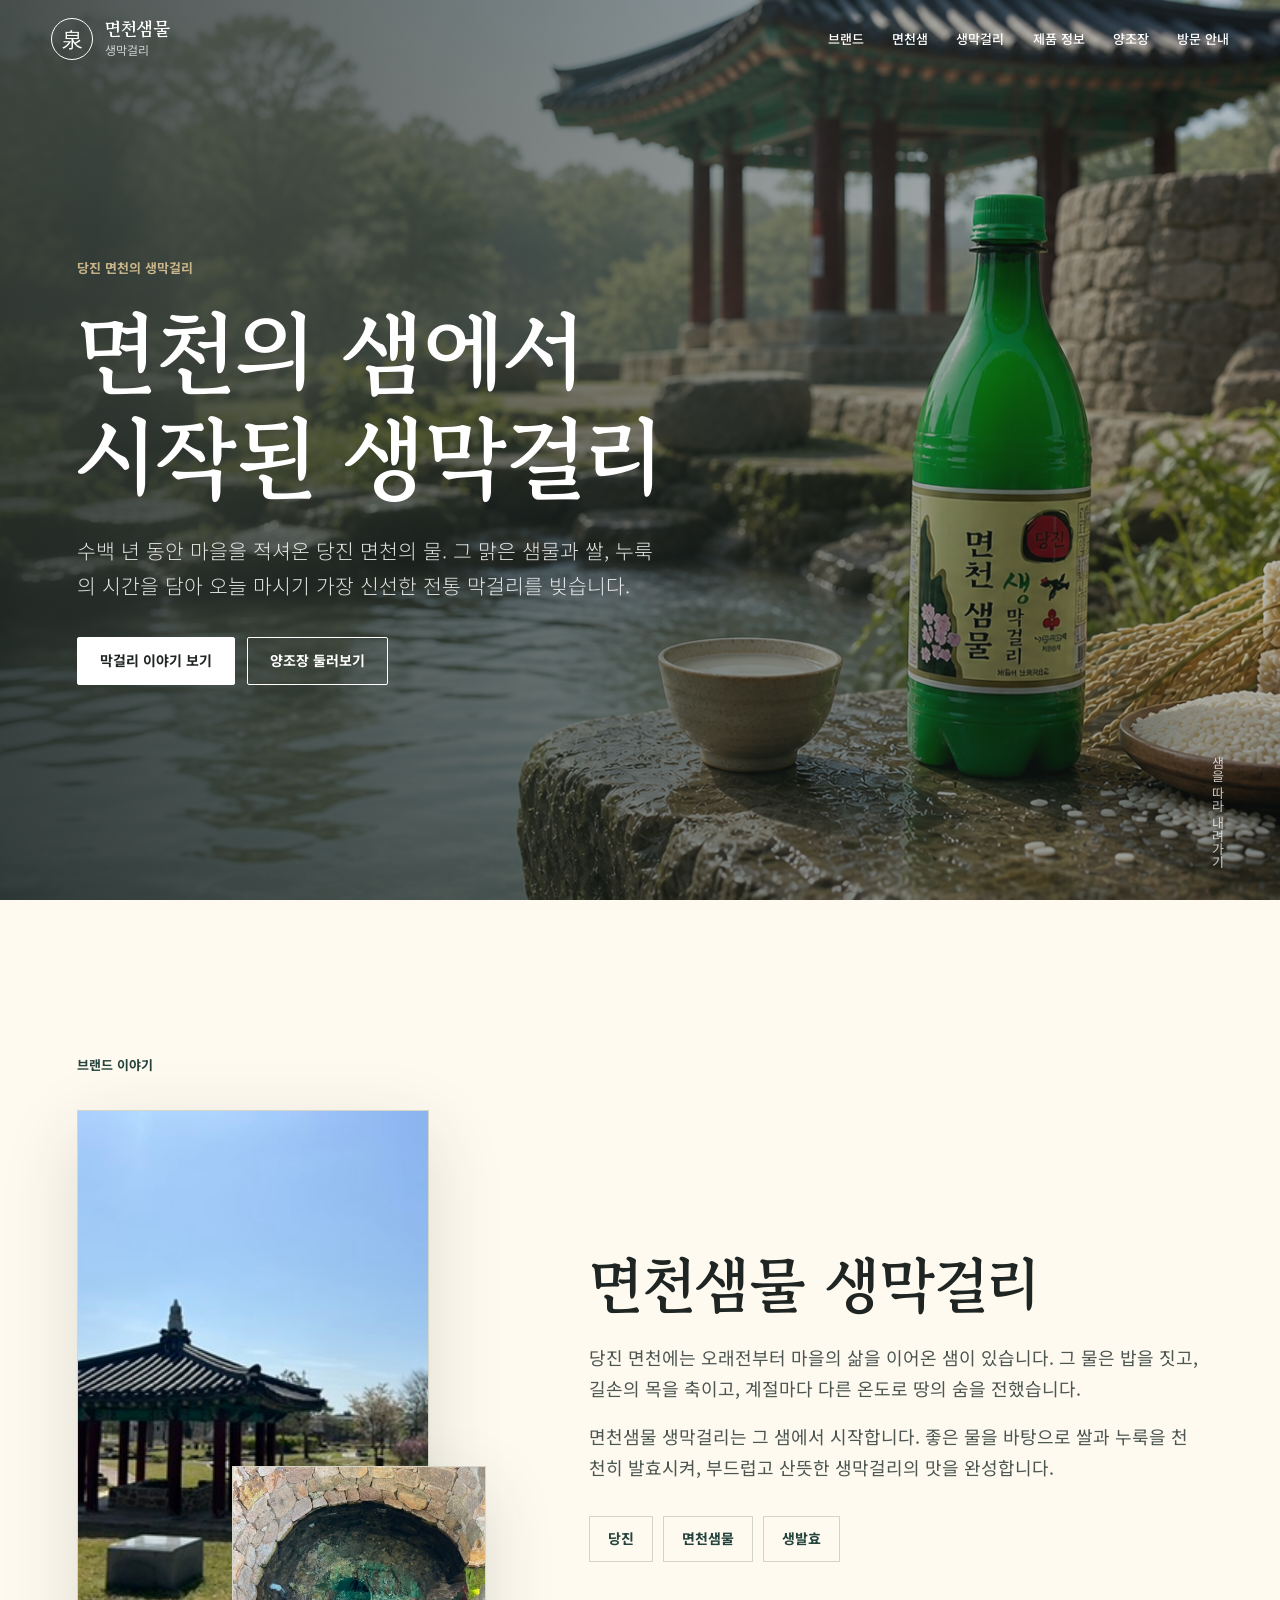
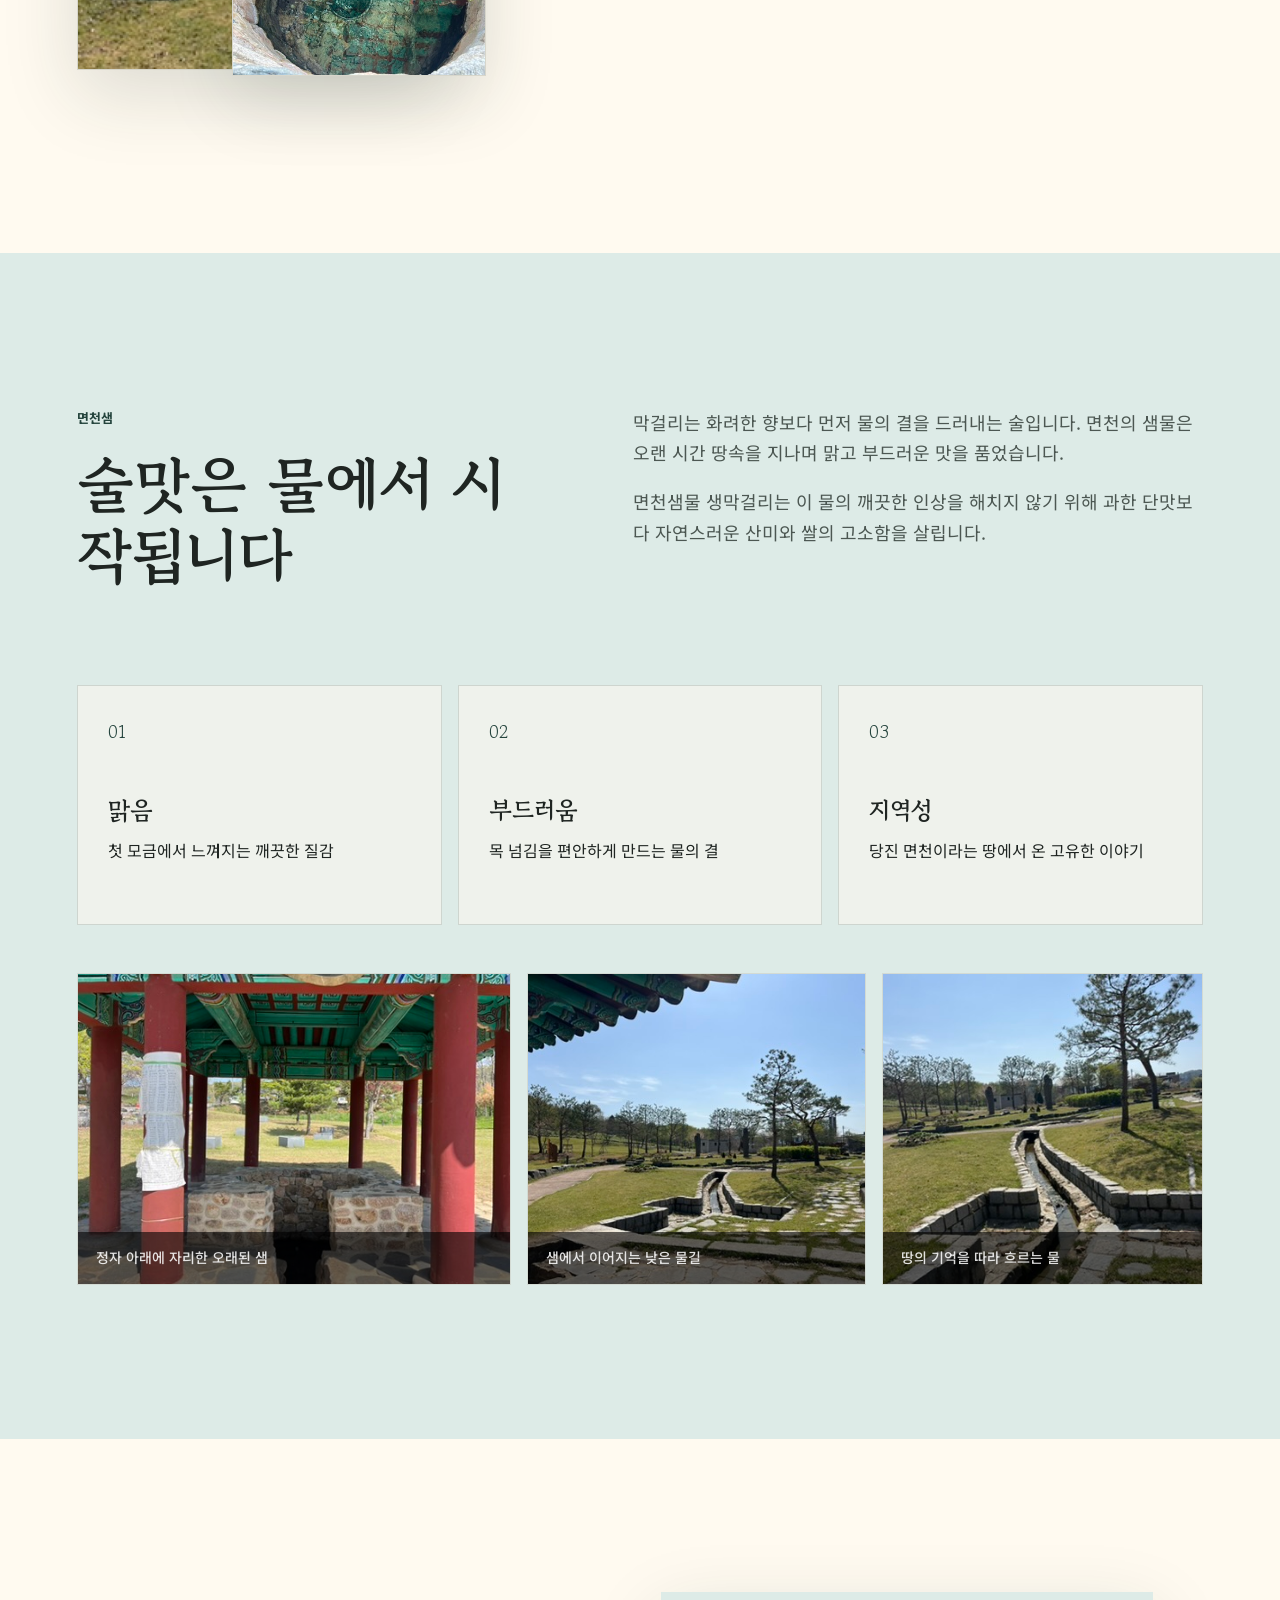
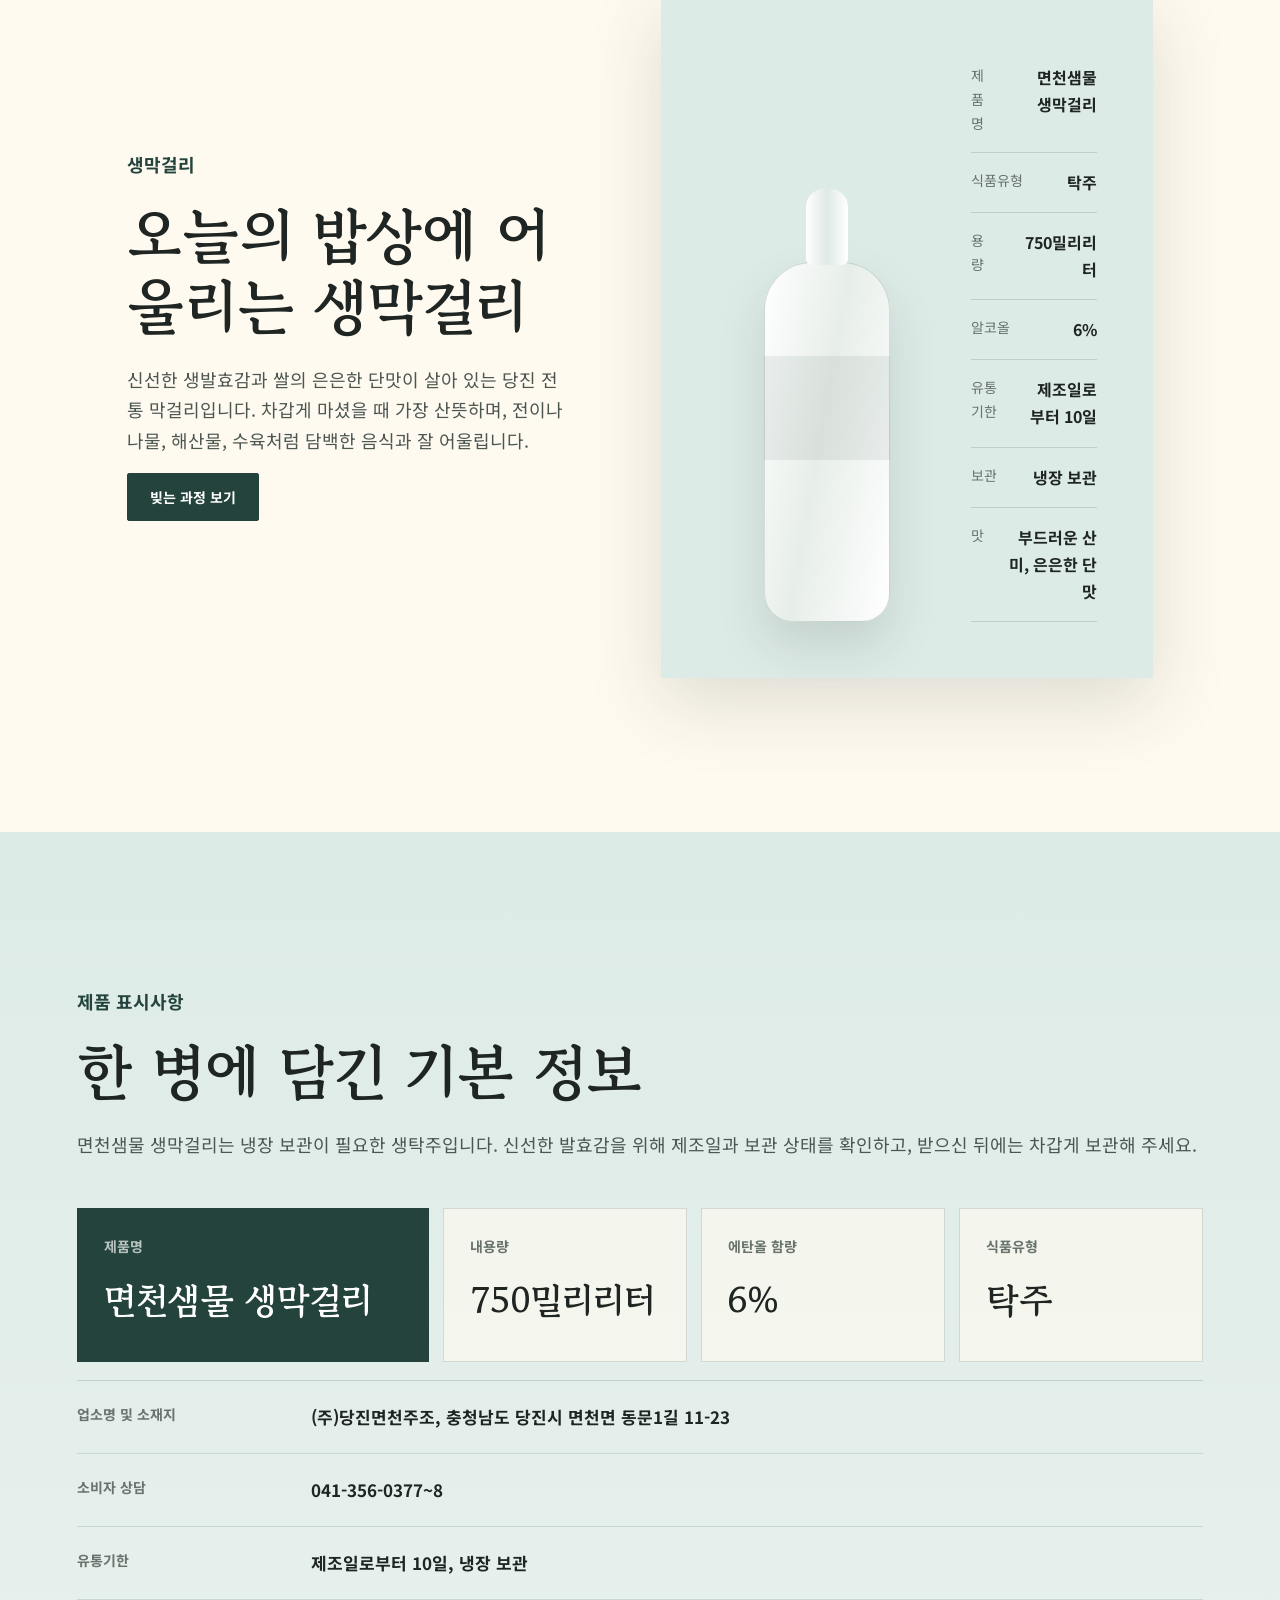
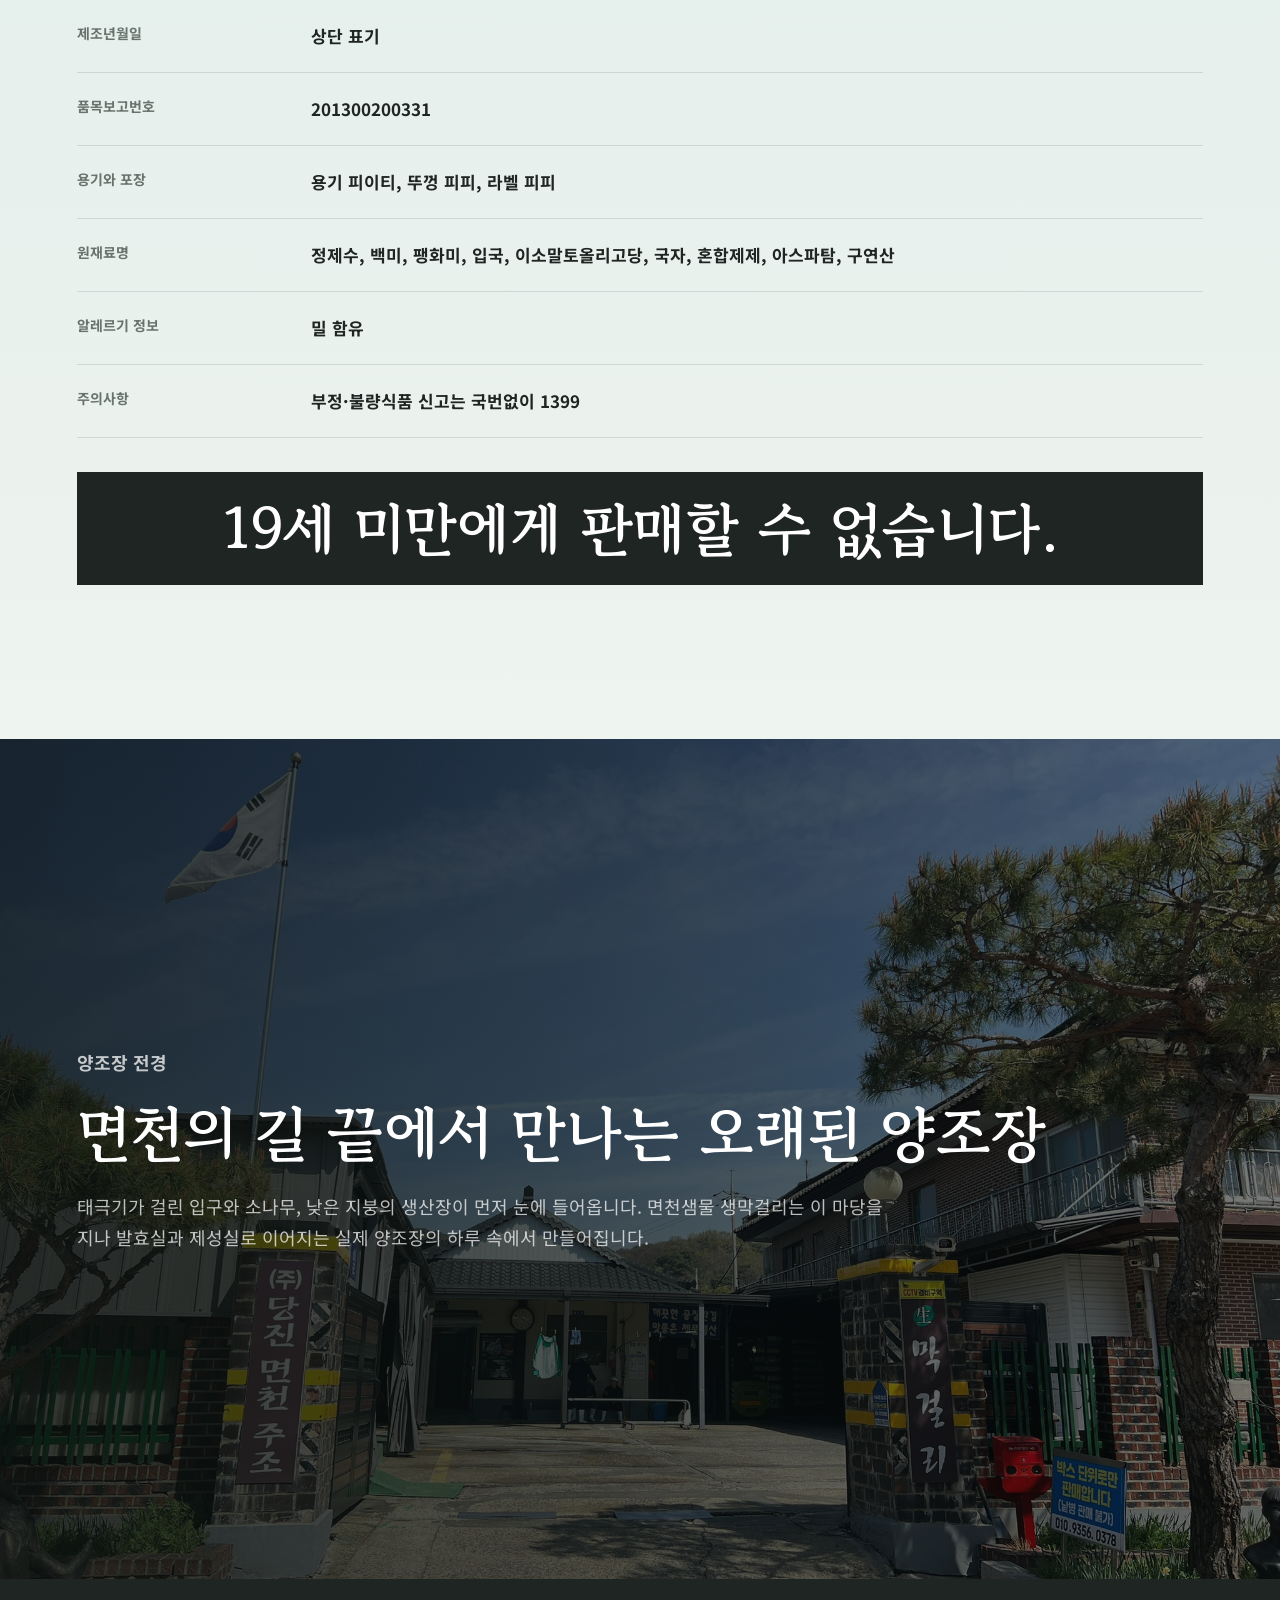
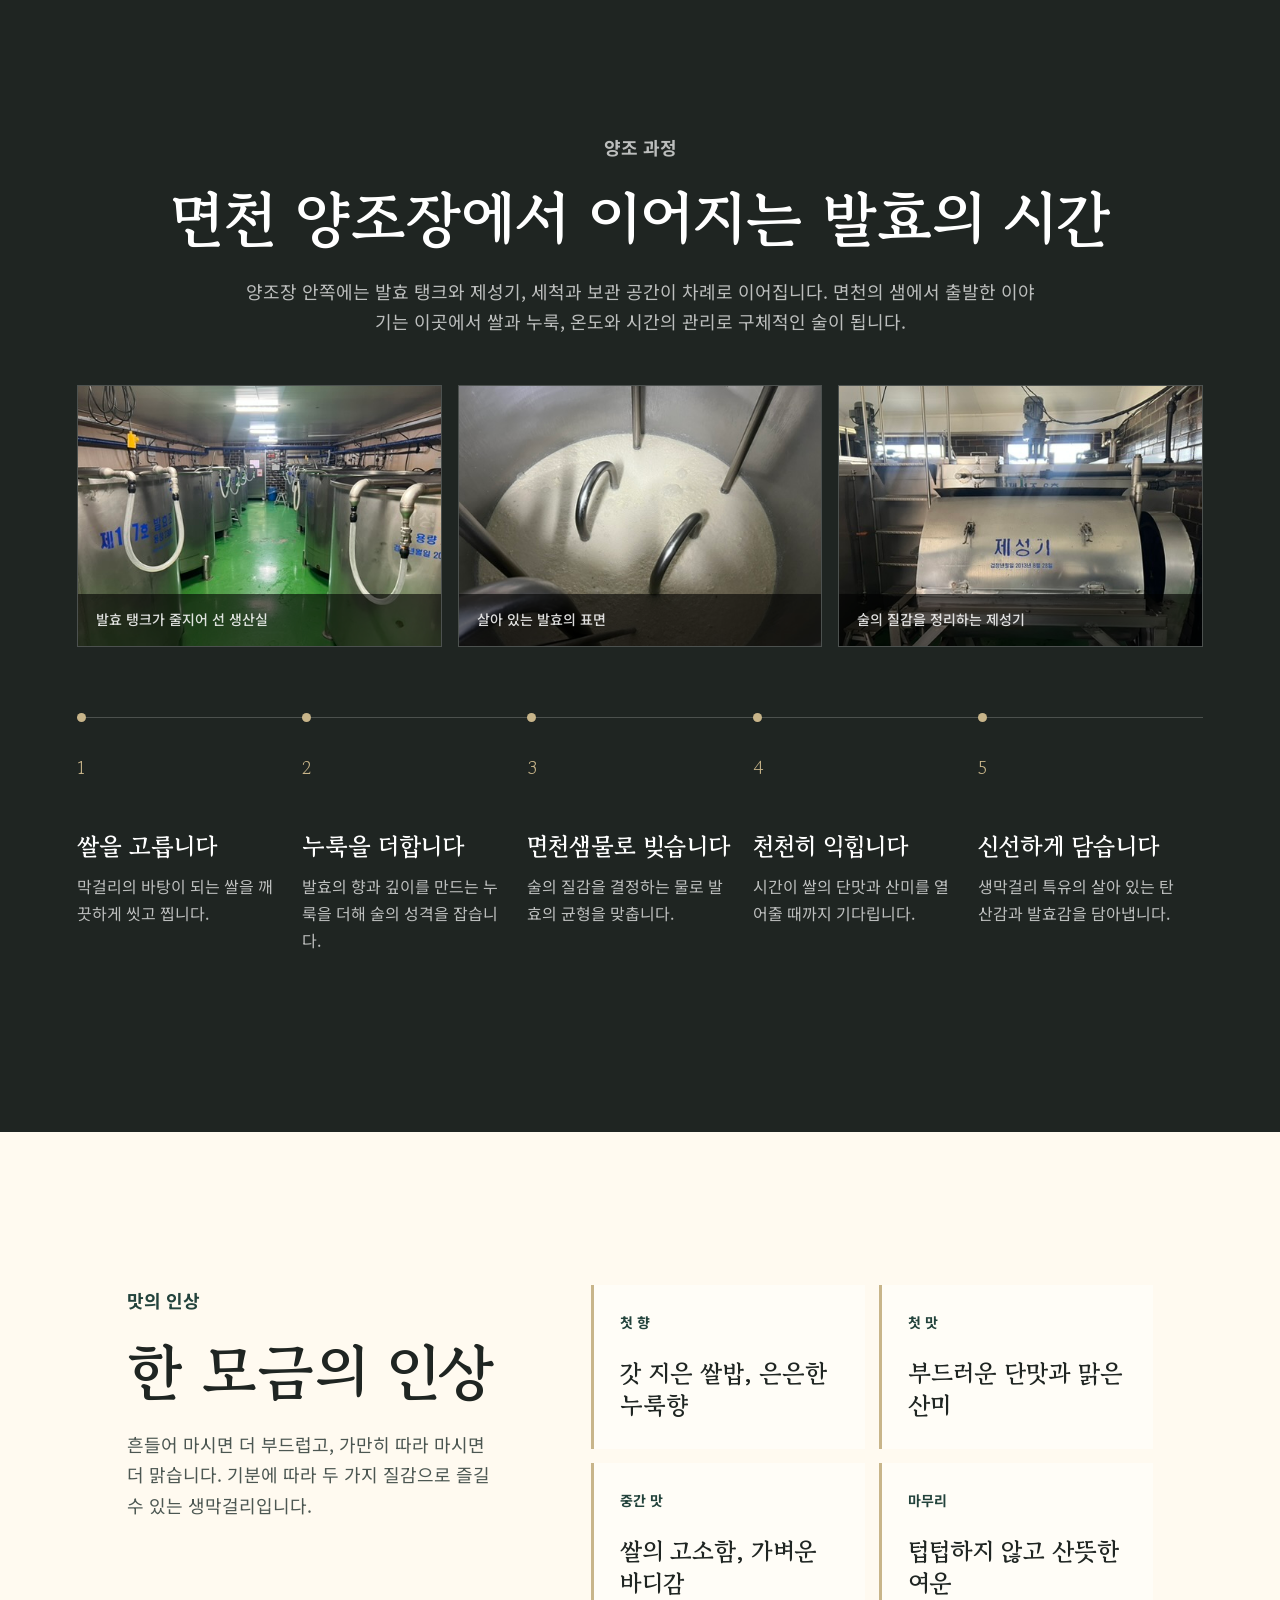
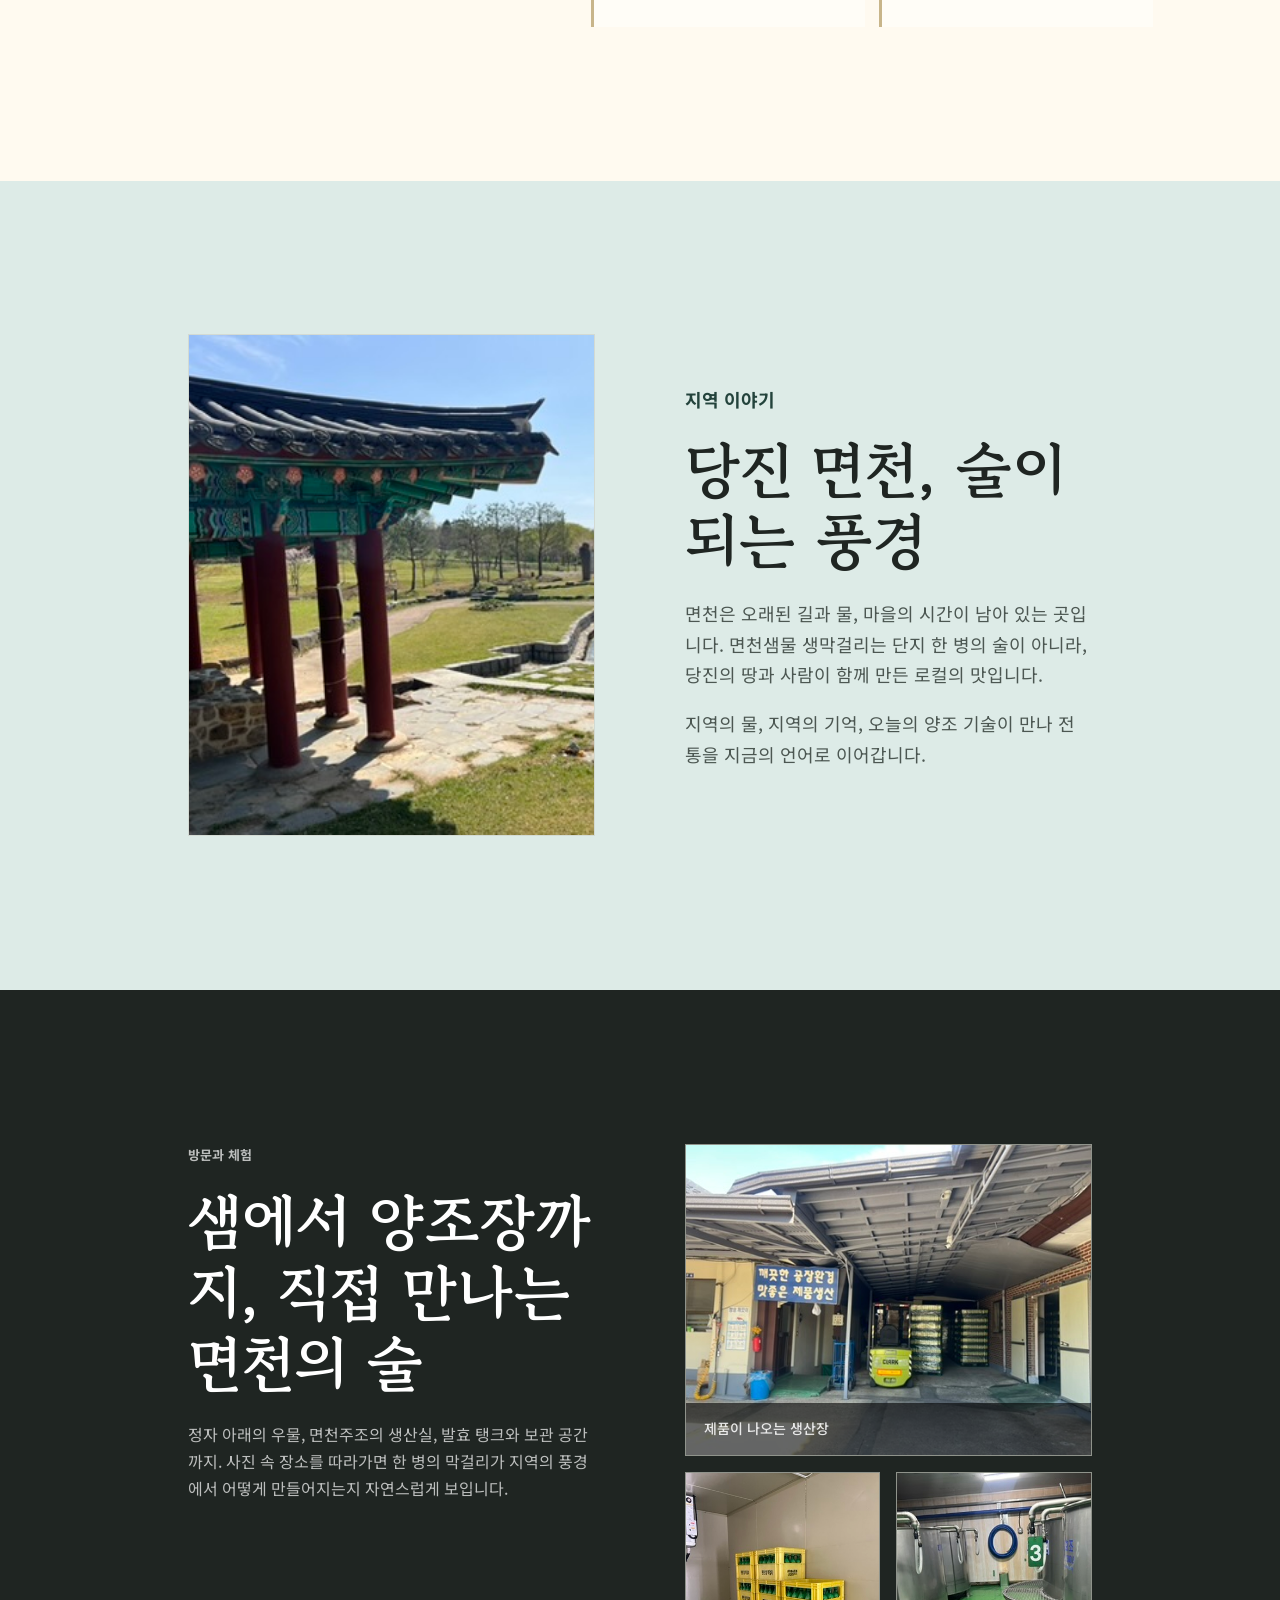
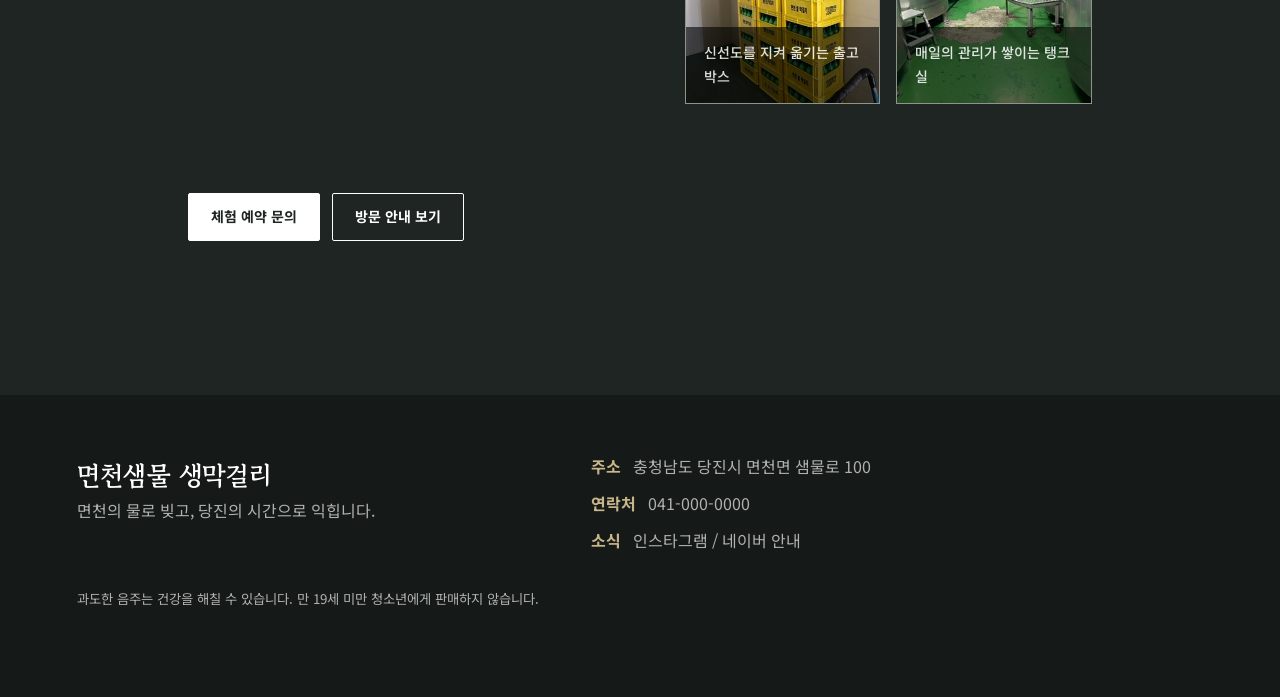
==== myeoncheon-site/index-v2.html @ f7ff8e3b "Add files via upload" ====
<!doctype html>
<html lang="ko">
  <head>
    <meta charset="utf-8" />
    <meta name="viewport" content="width=device-width, initial-scale=1" />
    <title>면천샘물 생막걸리</title>
    <meta
      name="description"
      content="수백 년 흐른 당진 면천의 샘, 그 물로 빚은 오늘의 전통 막걸리."
    />
    <link rel="preconnect" href="https://fonts.googleapis.com" />
    <link rel="preconnect" href="https://fonts.gstatic.com" crossorigin />
    <link
      href="https://fonts.googleapis.com/css2?family=Gowun+Batang:wght@400;700&family=Noto+Sans+KR:wght@300;400;500;700&display=swap"
      rel="stylesheet"
    />
    <link rel="stylesheet" href="./styles-v2.css" />
  </head>
  <body>
    <header class="site-header" data-header>
      <a class="brand-mark" href="#top" aria-label="면천샘물 생막걸리 홈">
        <span class="brand-symbol">泉</span>
        <span>
          <strong>면천샘물</strong>
          <small>생막걸리</small>
        </span>
      </a>
      <button class="menu-toggle" type="button" aria-label="메뉴 열기" aria-expanded="false" data-menu-toggle>
        <span></span>
        <span></span>
      </button>
      <nav class="site-nav" data-nav>
        <a href="#brand">브랜드</a>
        <a href="#spring">면천샘</a>
        <a href="#makgeolli">생막걸리</a>
        <a href="#label">제품 정보</a>
        <a href="#place">양조장</a>
        <a href="#experience">방문 안내</a>
      </nav>
    </header>

    <main id="top">
      <section class="hero" aria-labelledby="hero-title">
        <img class="hero-image" src="./assets/hero-myeoncheon-composite.png" alt="면천샘 정자를 배경으로 놓인 면천샘물 생막걸리 병과 잔" />
        <div class="hero-scrim"></div>
        <div class="hero-content">
          <p class="eyebrow">당진 면천의 생막걸리</p>
          <h1 id="hero-title">면천의 샘에서<br />시작된 생막걸리</h1>
          <p class="hero-copy">
            수백 년 동안 마을을 적셔온 당진 면천의 물. 그 맑은 샘물과 쌀, 누룩의 시간을
            담아 오늘 마시기 가장 신선한 전통 막걸리를 빚습니다.
          </p>
          <div class="hero-actions">
            <a class="button primary" href="#brand">막걸리 이야기 보기</a>
            <a class="button ghost" href="#brewery">양조장 둘러보기</a>
          </div>
        </div>
        <a class="scroll-cue" href="#brand">샘을 따라 내려가기</a>
      </section>

      <section class="intro section" id="brand">
        <div class="section-kicker">브랜드 이야기</div>
        <div class="intro-grid">
          <div class="photo-stack">
            <figure class="photo-card tall">
              <img src="./assets/photos/well-pavilion.jpg" alt="면천샘 우물을 품은 정자 전경" />
            </figure>
            <figure class="photo-card small overlap">
              <img src="./assets/photos/well-water.jpg" alt="돌로 둘러싸인 면천샘 우물 안의 맑은 물" />
            </figure>
          </div>
          <div class="intro-copy">
            <h2>면천샘물 생막걸리</h2>
            <p>
              당진 면천에는 오래전부터 마을의 삶을 이어온 샘이 있습니다. 그 물은 밥을 짓고,
              길손의 목을 축이고, 계절마다 다른 온도로 땅의 숨을 전했습니다.
            </p>
            <p>
              면천샘물 생막걸리는 그 샘에서 시작합니다. 좋은 물을 바탕으로 쌀과 누룩을
              천천히 발효시켜, 부드럽고 산뜻한 생막걸리의 맛을 완성합니다.
            </p>
            <div class="keyword-row" aria-label="브랜드 키워드">
              <span>당진</span>
              <span>면천샘물</span>
              <span>생발효</span>
            </div>
          </div>
        </div>
      </section>

      <section class="spring section muted" id="spring">
        <div class="split-layout">
          <div>
            <p class="eyebrow dark">면천샘</p>
            <h2>술맛은 물에서 시작됩니다</h2>
          </div>
          <div class="measure">
            <p>
              막걸리는 화려한 향보다 먼저 물의 결을 드러내는 술입니다. 면천의 샘물은 오랜
              시간 땅속을 지나며 맑고 부드러운 맛을 품었습니다.
            </p>
            <p>
              면천샘물 생막걸리는 이 물의 깨끗한 인상을 해치지 않기 위해 과한 단맛보다
              자연스러운 산미와 쌀의 고소함을 살립니다.
            </p>
          </div>
        </div>
        <div class="spring-cards">
          <article>
            <span>01</span>
            <h3>맑음</h3>
            <p>첫 모금에서 느껴지는 깨끗한 질감</p>
          </article>
          <article>
            <span>02</span>
            <h3>부드러움</h3>
            <p>목 넘김을 편안하게 만드는 물의 결</p>
          </article>
          <article>
            <span>03</span>
            <h3>지역성</h3>
            <p>당진 면천이라는 땅에서 온 고유한 이야기</p>
          </article>
        </div>
        <div class="spring-gallery" aria-label="면천샘 우물과 정자 사진">
          <figure>
            <img src="./assets/photos/pavilion-inside.jpg" alt="정자 아래에서 바라본 면천샘 우물" />
            <figcaption>정자 아래에 자리한 오래된 샘</figcaption>
          </figure>
          <figure>
            <img src="./assets/photos/pavilion-view.jpg" alt="정자에서 바라본 면천샘 주변 물길과 산책로" />
            <figcaption>샘에서 이어지는 낮은 물길</figcaption>
          </figure>
          <figure>
            <img src="./assets/photos/waterway.jpg" alt="면천샘 주변 돌 물길" />
            <figcaption>땅의 기억을 따라 흐르는 물</figcaption>
          </figure>
        </div>
      </section>

      <section class="product section" id="makgeolli">
        <div class="product-copy">
          <p class="eyebrow dark">생막걸리</p>
          <h2>오늘의 밥상에 어울리는 생막걸리</h2>
          <p>
            신선한 생발효감과 쌀의 은은한 단맛이 살아 있는 당진 전통 막걸리입니다. 차갑게
            마셨을 때 가장 산뜻하며, 전이나 나물, 해산물, 수육처럼 담백한 음식과 잘
            어울립니다.
          </p>
          <div class="product-actions">
            <a class="button primary dark-button" href="#brewery">빚는 과정 보기</a>
          </div>
        </div>
        <div class="product-panel">
          <div class="mini-bottle" aria-hidden="true"></div>
          <div class="spec-list">
            <div><span>제품명</span><strong>면천샘물 생막걸리</strong></div>
            <div><span>식품유형</span><strong>탁주</strong></div>
            <div><span>용량</span><strong>750밀리리터</strong></div>
            <div><span>알코올</span><strong>6%</strong></div>
            <div><span>유통기한</span><strong>제조일로부터 10일</strong></div>
            <div><span>보관</span><strong>냉장 보관</strong></div>
            <div><span>맛</span><strong>부드러운 산미, 은은한 단맛</strong></div>
          </div>
        </div>
      </section>

      <section class="label section muted" id="label">
        <div class="section-head">
          <p class="eyebrow dark">제품 표시사항</p>
          <h2>한 병에 담긴 기본 정보</h2>
          <p>
            면천샘물 생막걸리는 냉장 보관이 필요한 생탁주입니다. 신선한 발효감을 위해
            제조일과 보관 상태를 확인하고, 받으신 뒤에는 차갑게 보관해 주세요.
          </p>
        </div>
        <div class="label-grid">
          <article class="label-card highlight">
            <span>제품명</span>
            <strong>면천샘물 생막걸리</strong>
          </article>
          <article class="label-card">
            <span>내용량</span>
            <strong>750밀리리터</strong>
          </article>
          <article class="label-card">
            <span>에탄올 함량</span>
            <strong>6%</strong>
          </article>
          <article class="label-card">
            <span>식품유형</span>
            <strong>탁주</strong>
          </article>
        </div>
        <div class="label-table" aria-label="면천샘물 생막걸리 제품 상세 표시사항">
          <div><span>업소명 및 소재지</span><strong>(주)당진면천주조, 충청남도 당진시 면천면 동문1길 11-23</strong></div>
          <div><span>소비자 상담</span><strong>041-356-0377~8</strong></div>
          <div><span>유통기한</span><strong>제조일로부터 10일, 냉장 보관</strong></div>
          <div><span>제조년월일</span><strong>상단 표기</strong></div>
          <div><span>품목보고번호</span><strong>201300200331</strong></div>
          <div><span>용기와 포장</span><strong>용기 피이티, 뚜껑 피피, 라벨 피피</strong></div>
          <div>
            <span>원재료명</span>
            <strong>정제수, 백미, 팽화미, 입국, 이소말토올리고당, 국자, 혼합제제, 아스파탐, 구연산</strong>
          </div>
          <div><span>알레르기 정보</span><strong>밀 함유</strong></div>
          <div><span>주의사항</span><strong>부정·불량식품 신고는 국번없이 1399</strong></div>
        </div>
        <p class="age-notice">19세 미만에게 판매할 수 없습니다.</p>
      </section>

      <section class="place section" id="place">
        <figure class="facade-photo" aria-hidden="true">
          <img src="./assets/photos/brewery-front-wide.jpg" alt="" />
        </figure>
        <div class="place-scrim" aria-hidden="true"></div>
        <div class="section-head">
          <p class="eyebrow dark">양조장 전경</p>
          <h2>면천의 길 끝에서 만나는 오래된 양조장</h2>
          <p>
            태극기가 걸린 입구와 소나무, 낮은 지붕의 생산장이 먼저 눈에 들어옵니다. 면천샘물
            생막걸리는 이 마당을 지나 발효실과 제성실로 이어지는 실제 양조장의 하루 속에서
            만들어집니다.
          </p>
        </div>
      </section>

      <section class="process section ink" id="brewery">
        <div class="section-head centered">
          <p class="eyebrow">양조 과정</p>
          <h2>면천 양조장에서 이어지는 발효의 시간</h2>
          <p>
            양조장 안쪽에는 발효 탱크와 제성기, 세척과 보관 공간이 차례로 이어집니다. 면천의
            샘에서 출발한 이야기는 이곳에서 쌀과 누룩, 온도와 시간의 관리로 구체적인 술이 됩니다.
          </p>
        </div>
        <div class="brewery-gallery" aria-label="면천막걸리 양조장 사진">
          <figure class="featured">
            <img src="./assets/photos/fermentation-room.jpg" alt="스테인리스 발효 탱크가 줄지어 있는 양조장 내부" />
            <figcaption>발효 탱크가 줄지어 선 생산실</figcaption>
          </figure>
          <figure>
            <img src="./assets/photos/makgeolli-ferment.jpg" alt="발효 탱크 안에서 막걸리가 익어가는 모습" />
            <figcaption>살아 있는 발효의 표면</figcaption>
          </figure>
          <figure>
            <img src="./assets/photos/juicing-machine.jpg" alt="면천 양조장의 제성기 설비" />
            <figcaption>술의 질감을 정리하는 제성기</figcaption>
          </figure>
        </div>
        <div class="timeline">
          <article>
            <span>1</span>
            <h3>쌀을 고릅니다</h3>
            <p>막걸리의 바탕이 되는 쌀을 깨끗하게 씻고 찝니다.</p>
          </article>
          <article>
            <span>2</span>
            <h3>누룩을 더합니다</h3>
            <p>발효의 향과 깊이를 만드는 누룩을 더해 술의 성격을 잡습니다.</p>
          </article>
          <article>
            <span>3</span>
            <h3>면천샘물로 빚습니다</h3>
            <p>술의 질감을 결정하는 물로 발효의 균형을 맞춥니다.</p>
          </article>
          <article>
            <span>4</span>
            <h3>천천히 익힙니다</h3>
            <p>시간이 쌀의 단맛과 산미를 열어줄 때까지 기다립니다.</p>
          </article>
          <article>
            <span>5</span>
            <h3>신선하게 담습니다</h3>
            <p>생막걸리 특유의 살아 있는 탄산감과 발효감을 담아냅니다.</p>
          </article>
        </div>
      </section>

      <section class="tasting section">
        <div class="tasting-copy">
          <p class="eyebrow dark">맛의 인상</p>
          <h2>한 모금의 인상</h2>
          <p>
            흔들어 마시면 더 부드럽고, 가만히 따라 마시면 더 맑습니다. 기분에 따라 두 가지
            질감으로 즐길 수 있는 생막걸리입니다.
          </p>
        </div>
        <div class="note-grid">
          <article><span>첫 향</span><strong>갓 지은 쌀밥, 은은한 누룩향</strong></article>
          <article><span>첫 맛</span><strong>부드러운 단맛과 맑은 산미</strong></article>
          <article><span>중간 맛</span><strong>쌀의 고소함, 가벼운 바디감</strong></article>
          <article><span>마무리</span><strong>텁텁하지 않고 산뜻한 여운</strong></article>
        </div>
      </section>

      <section class="local section muted">
        <div class="local-photo">
          <img src="./assets/photos/pavilion-roof.jpg" alt="면천샘 정자 처마와 주변 풍경" />
        </div>
        <div class="local-copy">
          <p class="eyebrow dark">지역 이야기</p>
          <h2>당진 면천, 술이 되는 풍경</h2>
          <p>
            면천은 오래된 길과 물, 마을의 시간이 남아 있는 곳입니다. 면천샘물 생막걸리는
            단지 한 병의 술이 아니라, 당진의 땅과 사람이 함께 만든 로컬의 맛입니다.
          </p>
          <p>
            지역의 물, 지역의 기억, 오늘의 양조 기술이 만나 전통을 지금의 언어로
            이어갑니다.
          </p>
        </div>
      </section>

      <section class="experience section ink" id="experience">
        <div class="experience-copy">
          <p class="eyebrow">방문과 체험</p>
          <h2>샘에서 양조장까지, 직접 만나는 면천의 술</h2>
          <p>
            정자 아래의 우물, 면천주조의 생산실, 발효 탱크와 보관 공간까지. 사진 속 장소를
            따라가면 한 병의 막걸리가 지역의 풍경에서 어떻게 만들어지는지 자연스럽게 보입니다.
          </p>
        </div>
        <div class="visit-gallery">
          <figure>
            <img src="./assets/photos/brewery-production.jpg" alt="막걸리 제품 상자가 쌓인 양조장 생산장" />
            <figcaption>제품이 나오는 생산장</figcaption>
          </figure>
          <figure>
            <img src="./assets/photos/crates.jpg" alt="면천막걸리 병이 담긴 노란 박스" />
            <figcaption>신선도를 지켜 옮기는 출고 박스</figcaption>
          </figure>
          <figure>
            <img src="./assets/photos/tank-room.jpg" alt="양조장 발효 탱크 사이의 작업 공간" />
            <figcaption>매일의 관리가 쌓이는 탱크실</figcaption>
          </figure>
        </div>
        <div class="experience-actions">
          <a class="button primary" href="mailto:hello@myeoncheon.example">체험 예약 문의</a>
          <a class="button ghost light" href="#top">방문 안내 보기</a>
        </div>
      </section>
    </main>

    <footer class="site-footer">
      <div>
        <strong>면천샘물 생막걸리</strong>
        <p>면천의 물로 빚고, 당진의 시간으로 익힙니다.</p>
      </div>
      <dl>
        <div><dt>주소</dt><dd>충청남도 당진시 면천면 샘물로 100</dd></div>
        <div><dt>연락처</dt><dd>041-000-0000</dd></div>
        <div><dt>소식</dt><dd>인스타그램 / 네이버 안내</dd></div>
      </dl>
      <small>과도한 음주는 건강을 해칠 수 있습니다. 만 19세 미만 청소년에게 판매하지 않습니다.</small>
    </footer>

    <script src="./script.js"></script>
  </body>
</html>
---- myeoncheon-site/styles-v2.css ----
:root {
  --spring: #ddebe7;
  --rice: #f4efe3;
  --ink: #1f2522;
  --nuruk: #c8b58a;
  --green: #23433c;
  --paper: #fffaf0;
  --white: #ffffff;
  --muted: #69736d;
  --line: rgba(31, 37, 34, 0.14);
  --shadow: 0 24px 70px rgba(28, 48, 43, 0.15);
  --serif: "Gowun Batang", serif;
  --sans: "Noto Sans KR", system-ui, -apple-system, BlinkMacSystemFont, sans-serif;
}

* {
  box-sizing: border-box;
}

html {
  scroll-behavior: smooth;
}

body {
  margin: 0;
  background: var(--paper);
  color: var(--ink);
  font-family: var(--sans);
  font-size: 16px;
  line-height: 1.7;
  letter-spacing: 0;
}

img {
  display: block;
  max-width: 100%;
}

figure {
  margin: 0;
}

figcaption {
  margin-top: 12px;
  color: var(--muted);
  font-size: 14px;
  font-weight: 500;
}

a {
  color: inherit;
  text-decoration: none;
}

button,
input {
  font: inherit;
}

.site-header {
  position: fixed;
  z-index: 50;
  top: 0;
  left: 0;
  right: 0;
  display: flex;
  align-items: center;
  justify-content: space-between;
  min-height: 76px;
  padding: 18px clamp(20px, 4vw, 56px);
  color: var(--white);
  transition: background 0.25s ease, color 0.25s ease, box-shadow 0.25s ease;
}

.site-header.is-scrolled,
.site-header.is-open {
  background: rgba(255, 250, 240, 0.94);
  color: var(--ink);
  box-shadow: 0 8px 30px rgba(31, 37, 34, 0.08);
  backdrop-filter: blur(16px);
}

.brand-mark {
  display: inline-flex;
  align-items: center;
  gap: 12px;
  min-width: 190px;
}

.brand-symbol {
  display: grid;
  width: 42px;
  height: 42px;
  place-items: center;
  border: 1px solid currentColor;
  border-radius: 50%;
  font-family: var(--serif);
  font-size: 21px;
}

.brand-mark strong,
.brand-mark small {
  display: block;
}

.brand-mark strong {
  font-family: var(--serif);
  font-size: 18px;
  line-height: 1.15;
}

.brand-mark small {
  margin-top: 1px;
  font-size: 12px;
  opacity: 0.72;
}

.site-nav {
  display: flex;
  align-items: center;
  gap: clamp(18px, 2.2vw, 34px);
  font-size: 13px;
  font-weight: 500;
}

.site-nav a {
  position: relative;
  padding: 8px 0;
}

.site-nav a::after {
  position: absolute;
  right: 0;
  bottom: 2px;
  left: 0;
  height: 1px;
  background: currentColor;
  content: "";
  opacity: 0;
  transform: scaleX(0.2);
  transition: opacity 0.2s ease, transform 0.2s ease;
}

.site-nav a:hover::after {
  opacity: 1;
  transform: scaleX(1);
}

.menu-toggle {
  display: none;
  width: 42px;
  height: 42px;
  border: 1px solid currentColor;
  border-radius: 50%;
  background: transparent;
  color: inherit;
}

.menu-toggle span {
  display: block;
  width: 17px;
  height: 1px;
  margin: 5px auto;
  background: currentColor;
}

.hero {
  position: relative;
  min-height: 100svh;
  overflow: hidden;
  display: grid;
  align-items: center;
  padding: 120px clamp(22px, 6vw, 96px) 78px;
  color: var(--white);
}

.hero-image,
.hero-scrim {
  position: absolute;
  inset: 0;
  width: 100%;
  height: 100%;
}

.hero-image {
  object-fit: cover;
  object-position: center;
}

.hero-scrim {
  background:
    linear-gradient(90deg, rgba(20, 30, 27, 0.76) 0%, rgba(20, 30, 27, 0.48) 42%, rgba(20, 30, 27, 0.1) 100%),
    linear-gradient(0deg, rgba(20, 30, 27, 0.24), rgba(20, 30, 27, 0.08));
}

.hero-content {
  position: relative;
  z-index: 1;
  width: min(680px, 100%);
}

.eyebrow {
  margin: 0 0 18px;
  color: var(--nuruk);
  font-size: 13px;
  font-weight: 700;
}

.eyebrow.dark {
  color: var(--green);
}

h1,
h2,
h3,
p {
  margin-top: 0;
}

h1,
h2 {
  font-family: var(--serif);
  font-weight: 700;
  line-height: 1.18;
}

h1 {
  margin-bottom: 24px;
  font-size: clamp(48px, 7vw, 100px);
}

h2 {
  margin-bottom: 24px;
  font-size: clamp(34px, 4.7vw, 68px);
}

h3 {
  margin-bottom: 12px;
  font-family: var(--serif);
  font-size: 24px;
  line-height: 1.25;
}

.hero-copy {
  width: min(590px, 100%);
  margin-bottom: 34px;
  color: rgba(255, 255, 255, 0.86);
  font-size: clamp(17px, 1.6vw, 21px);
  font-weight: 300;
}

.hero-actions,
.product-actions,
.experience-actions {
  display: flex;
  flex-wrap: wrap;
  gap: 12px;
}

.button {
  display: inline-flex;
  align-items: center;
  justify-content: center;
  min-height: 48px;
  padding: 0 22px;
  border: 1px solid currentColor;
  border-radius: 2px;
  font-size: 14px;
  font-weight: 700;
  transition: transform 0.2s ease, background 0.2s ease, color 0.2s ease;
}

.button:hover {
  transform: translateY(-2px);
}

.button.primary {
  border-color: var(--white);
  background: var(--white);
  color: var(--ink);
}

.button.ghost {
  color: var(--white);
}

.button.light {
  color: var(--white);
}

.dark-button {
  border-color: var(--green) !important;
  background: var(--green) !important;
  color: var(--white) !important;
}

.scroll-cue {
  position: absolute;
  z-index: 1;
  right: clamp(22px, 4vw, 60px);
  bottom: 32px;
  color: rgba(255, 255, 255, 0.74);
  font-size: 13px;
  writing-mode: vertical-rl;
}

.section {
  padding: clamp(86px, 12vw, 168px) clamp(22px, 6vw, 96px);
}

.muted {
  background: var(--spring);
}

.ink {
  background: var(--ink);
  color: var(--white);
}

.section-kicker {
  max-width: 1180px;
  margin: 0 auto 34px;
  color: var(--green);
  font-size: 13px;
  font-weight: 700;
}

.intro-grid {
  display: grid;
  max-width: 1180px;
  margin: 0 auto;
  grid-template-columns: minmax(280px, 0.8fr) minmax(0, 1.2fr);
  gap: clamp(46px, 8vw, 110px);
  align-items: center;
}

.photo-stack {
  position: relative;
  min-height: 590px;
}

.photo-card {
  position: relative;
  z-index: 1;
  overflow: hidden;
  border: 1px solid rgba(35, 67, 60, 0.14);
  background: var(--rice);
  box-shadow: var(--shadow);
}

.photo-card img {
  width: 100%;
  height: 100%;
  object-fit: cover;
}

.photo-card.tall {
  width: min(430px, 86%);
  height: 560px;
}

.photo-card.small {
  width: min(300px, 62%);
  height: 210px;
}

.photo-card.overlap {
  position: absolute;
  right: 0;
  bottom: 24px;
  z-index: 2;
}

.intro-copy p,
.measure p,
.product-copy p,
.local-copy p,
.tasting-copy p,
.section-head p {
  color: #4c5752;
  font-size: 18px;
}

.keyword-row {
  display: flex;
  flex-wrap: wrap;
  gap: 10px;
  margin-top: 34px;
}

.keyword-row span {
  padding: 10px 18px;
  border: 1px solid rgba(35, 67, 60, 0.2);
  color: var(--green);
  font-size: 14px;
  font-weight: 700;
}

.split-layout,
.product,
.local,
.tasting,
.experience {
  display: grid;
  max-width: 1180px;
  margin: 0 auto;
  gap: clamp(38px, 7vw, 92px);
}

.label {
  background: linear-gradient(180deg, var(--spring), #eef4f0);
}

.label-grid {
  display: grid;
  max-width: 1180px;
  margin: 0 auto 18px;
  grid-template-columns: 1.3fr repeat(3, 0.9fr);
  gap: 14px;
}

.label-card {
  min-height: 154px;
  padding: 26px;
  border: 1px solid rgba(35, 67, 60, 0.16);
  background: rgba(255, 250, 240, 0.64);
}

.label-card.highlight {
  background: var(--green);
  color: var(--white);
}

.label-card span,
.label-table span {
  display: block;
  margin-bottom: 18px;
  color: var(--muted);
  font-size: 14px;
  font-weight: 700;
}

.label-card.highlight span {
  color: rgba(255, 255, 255, 0.68);
}

.label-card strong {
  display: block;
  font-family: var(--serif);
  font-size: clamp(24px, 2.8vw, 36px);
  line-height: 1.28;
}

.label-table {
  display: grid;
  max-width: 1180px;
  margin: 0 auto;
  border-top: 1px solid rgba(35, 67, 60, 0.18);
}

.label-table div {
  display: grid;
  grid-template-columns: 210px 1fr;
  gap: 24px;
  padding: 22px 0;
  border-bottom: 1px solid rgba(35, 67, 60, 0.14);
}

.label-table span {
  margin: 0;
}

.label-table strong {
  min-width: 0;
  color: var(--ink);
  font-size: 17px;
  line-height: 1.65;
  word-break: keep-all;
  overflow-wrap: anywhere;
}

.age-notice {
  max-width: 1180px;
  margin: 34px auto 0;
  padding: 24px 28px;
  background: var(--ink);
  color: var(--white);
  font-family: var(--serif);
  font-size: clamp(28px, 4.6vw, 58px);
  font-weight: 700;
  line-height: 1.12;
  text-align: center;
}

.place {
  position: relative;
  min-height: clamp(620px, 74vw, 840px);
  overflow: hidden;
  display: grid;
  align-items: center;
  background: var(--ink);
  color: var(--white);
}

.place .section-head {
  position: relative;
  z-index: 2;
  width: min(1180px, 100%);
  margin-bottom: 0;
}

.place .eyebrow.dark {
  color: rgba(255, 255, 255, 0.74);
}

.place .section-head p:not(.eyebrow) {
  max-width: 820px;
  color: rgba(255, 255, 255, 0.72);
}

.place-scrim,
.facade-photo {
  position: absolute;
  inset: 0;
}

.place-scrim {
  z-index: 1;
  background:
    linear-gradient(90deg, rgba(12, 18, 16, 0.76) 0%, rgba(12, 18, 16, 0.54) 50%, rgba(12, 18, 16, 0.3) 100%),
    rgba(0, 0, 0, 0.34);
}

.facade-photo {
  overflow: hidden;
}

.facade-photo img {
  width: 100%;
  height: 100%;
  object-fit: cover;
  object-position: center 58%;
}

.split-layout {
  grid-template-columns: 0.9fr 1.1fr;
  align-items: start;
}

.measure {
  max-width: 660px;
}

.spring-cards {
  display: grid;
  max-width: 1180px;
  margin: 72px auto 0;
  grid-template-columns: repeat(3, 1fr);
  gap: 16px;
}

.spring-cards article {
  min-height: 240px;
  padding: 30px;
  border: 1px solid rgba(35, 67, 60, 0.16);
  background: rgba(255, 250, 240, 0.54);
}

.spring-cards span,
.timeline span {
  display: inline-block;
  margin-bottom: 48px;
  color: var(--green);
  font-family: var(--serif);
  font-size: 18px;
}

.spring-gallery {
  display: grid;
  max-width: 1180px;
  margin: 48px auto 0;
  grid-template-columns: 1.15fr 0.9fr 0.85fr;
  gap: 16px;
}

.spring-gallery figure,
.brewery-gallery figure,
.visit-gallery figure,
.local-photo {
  position: relative;
  overflow: hidden;
  border: 1px solid rgba(35, 67, 60, 0.14);
  background: rgba(255, 250, 240, 0.58);
}

.spring-gallery img {
  width: 100%;
  height: 310px;
  object-fit: cover;
}

.spring-gallery figcaption,
.brewery-gallery figcaption,
.visit-gallery figcaption {
  position: absolute;
  right: 0;
  bottom: 0;
  left: 0;
  margin: 0;
  padding: 14px 18px;
  background: rgba(0, 0, 0, 0.6);
  color: rgba(255, 255, 255, 0.86);
}

.product {
  grid-template-columns: 0.95fr 1.05fr;
  align-items: center;
}

.product-copy {
  max-width: 590px;
}

.text-link {
  display: inline-flex;
  align-items: center;
  color: var(--green);
  font-weight: 700;
}

.text-link::after {
  width: 44px;
  height: 1px;
  margin-left: 12px;
  background: currentColor;
  content: "";
}

.product-panel {
  display: grid;
  grid-template-columns: 220px 1fr;
  gap: 34px;
  align-items: end;
  padding: clamp(28px, 5vw, 56px);
  background: var(--spring);
  box-shadow: var(--shadow);
}

.mini-bottle {
  width: 126px;
  height: 360px;
  margin: 0 auto;
  border: 1px solid rgba(35, 67, 60, 0.18);
  border-radius: 48px 48px 28px 28px;
  background:
    linear-gradient(180deg, transparent 0 26%, rgba(35, 67, 60, 0.08) 26% 55%, transparent 55%),
    linear-gradient(100deg, #ffffff, #e7eee9 46%, #ffffff);
  box-shadow: 0 24px 48px rgba(31, 37, 34, 0.13);
}

.mini-bottle::before {
  display: block;
  width: 42px;
  height: 76px;
  margin: -74px auto 0;
  border-radius: 18px 18px 6px 6px;
  background: linear-gradient(90deg, #ffffff, #dfe9e5, #ffffff);
  content: "";
}

.mini-bottle.large {
  width: 150px;
  height: 420px;
}

.spec-list {
  display: grid;
  gap: 0;
}

.spec-list div {
  display: flex;
  justify-content: space-between;
  gap: 22px;
  padding: 16px 0;
  border-bottom: 1px solid rgba(35, 67, 60, 0.16);
}

.spec-list span {
  color: var(--muted);
  font-size: 14px;
}

.spec-list strong {
  text-align: right;
}

.section-head {
  max-width: 1180px;
  margin: 0 auto 48px;
}

.ink .section-head p {
  max-width: 790px;
  margin-right: auto;
  margin-left: auto;
  color: rgba(255, 255, 255, 0.7);
}

.centered {
  text-align: center;
}

.brewery-gallery {
  display: grid;
  max-width: 1180px;
  margin: 0 auto 70px;
  grid-template-columns: repeat(3, 1fr);
  gap: 16px;
}

.brewery-gallery figure {
  border-color: rgba(255, 255, 255, 0.16);
  background: rgba(255, 255, 255, 0.05);
}

.brewery-gallery img {
  width: 100%;
  height: 260px;
  object-fit: cover;
}

.brewery-gallery .featured img {
  height: 260px;
}

.timeline {
  display: grid;
  max-width: 1180px;
  margin: 70px auto 0;
  grid-template-columns: repeat(5, 1fr);
  border-top: 1px solid rgba(255, 255, 255, 0.2);
}

.timeline article {
  position: relative;
  min-height: 260px;
  padding: 34px 20px 0 0;
}

.timeline article::before {
  position: absolute;
  top: -5px;
  left: 0;
  width: 9px;
  height: 9px;
  border-radius: 50%;
  background: var(--nuruk);
  content: "";
}

.timeline span,
.program-list span {
  color: var(--nuruk);
}

.timeline p,
.experience p {
  color: rgba(255, 255, 255, 0.7);
}

.tasting {
  grid-template-columns: minmax(260px, 0.8fr) minmax(0, 1.2fr);
  align-items: start;
}

.note-grid {
  display: grid;
  grid-template-columns: repeat(2, 1fr);
  gap: 14px;
}

.note-grid article {
  min-height: 164px;
  padding: 26px;
  border-left: 3px solid var(--nuruk);
  background: #fffdf7;
}

.note-grid span {
  display: block;
  margin-bottom: 22px;
  color: var(--green);
  font-size: 14px;
  font-weight: 700;
}

.note-grid strong {
  display: block;
  font-family: var(--serif);
  font-size: 24px;
  line-height: 1.35;
}

.local {
  max-width: none;
  grid-template-columns: minmax(22px, 1fr) minmax(0, 500px) minmax(0, 680px) minmax(22px, 1fr);
  align-items: center;
}

.local-photo {
  grid-column: 2;
}

.local-copy {
  grid-column: 3;
}

.local-photo img {
  width: 100%;
  height: 500px;
  object-fit: cover;
}

.experience {
  max-width: none;
  grid-template-columns: minmax(22px, 1fr) minmax(0, 500px) minmax(0, 680px) minmax(22px, 1fr);
  align-items: start;
}

.experience-copy {
  grid-column: 2;
}

.visit-gallery {
  grid-column: 3;
}

.experience-copy h2 {
  max-width: 650px;
}

.visit-gallery {
  display: grid;
  grid-template-columns: 1fr 1fr;
  gap: 16px;
}

.visit-gallery figure:first-child {
  grid-column: 1 / -1;
}

.visit-gallery img {
  width: 100%;
  height: 230px;
  object-fit: cover;
}

.visit-gallery figure:first-child img {
  height: 310px;
}

.experience-actions {
  grid-column: 2;
}

.site-footer {
  display: grid;
  grid-template-columns: 1.1fr 1.4fr;
  gap: 34px;
  padding: 58px clamp(22px, 6vw, 96px) 86px;
  background: #151a18;
  color: var(--white);
}

.site-footer strong {
  font-family: var(--serif);
  font-size: 26px;
}

.site-footer p,
.site-footer dd,
.site-footer small {
  color: rgba(255, 255, 255, 0.66);
}

.site-footer dl {
  display: grid;
  gap: 10px;
  margin: 0;
}

.site-footer div {
  min-width: 0;
}

.site-footer dt,
.site-footer dd {
  display: inline;
}

.site-footer dt {
  margin-right: 12px;
  color: var(--nuruk);
  font-weight: 700;
}

.site-footer dd {
  margin: 0;
}

.site-footer small {
  grid-column: 1 / -1;
}

@media (max-width: 1020px) {
  .site-nav {
    gap: 16px;
  }

  .spring-cards,
  .spring-gallery,
  .brewery-gallery,
  .label-grid {
    grid-template-columns: repeat(2, 1fr);
  }

  .label-card.highlight {
    grid-column: 1 / -1;
  }

  .brewery-gallery .featured {
    grid-column: 1 / -1;
  }

  .timeline {
    grid-template-columns: 1fr;
    border-top: 0;
  }

  .timeline article {
    min-height: auto;
    padding: 0 0 28px 42px;
    border-left: 1px solid rgba(255, 255, 255, 0.18);
  }

  .timeline article::before {
    top: 2px;
    left: -5px;
  }

  .timeline span {
    margin-bottom: 14px;
  }
}

@media (max-width: 780px) {
  body {
    font-size: 15px;
  }

  .site-header {
    min-height: 68px;
    padding: 14px 18px;
  }

  .brand-mark {
    min-width: 0;
  }

  .brand-symbol {
    width: 38px;
    height: 38px;
  }

  .menu-toggle {
    display: block;
    position: relative;
    z-index: 2;
  }

  .site-nav {
    position: fixed;
    inset: 0;
    display: grid;
    align-content: center;
    gap: 18px;
    padding: 86px 24px 40px;
    background: rgba(255, 250, 240, 0.98);
    color: var(--ink);
    font-size: 24px;
    opacity: 0;
    pointer-events: none;
    transform: translateY(-10px);
    transition: opacity 0.2s ease, transform 0.2s ease;
  }

  .site-nav.is-open {
    opacity: 1;
    pointer-events: auto;
    transform: translateY(0);
  }

  .hero {
    min-height: 92svh;
    padding: 106px 20px 74px;
  }

  .hero-scrim {
    background:
      linear-gradient(90deg, rgba(20, 30, 27, 0.8) 0%, rgba(20, 30, 27, 0.52) 70%, rgba(20, 30, 27, 0.3) 100%),
      linear-gradient(0deg, rgba(20, 30, 27, 0.36), rgba(20, 30, 27, 0.04));
  }

  .hero-image {
    object-position: 63% center;
  }

  h1 {
    font-size: 48px;
  }

  h2 {
    font-size: 36px;
  }

  .section {
    padding: 82px 20px;
  }

  .intro-grid,
  .split-layout,
  .product,
  .place,
  .tasting,
  .local,
  .experience,
  .site-footer {
    grid-template-columns: 1fr;
  }

  .photo-stack {
    min-height: 460px;
  }

  .spring-cards,
  .note-grid,
  .spring-gallery,
  .brewery-gallery,
  .visit-gallery,
  .label-grid {
    grid-template-columns: 1fr;
  }

  .label-table div {
    grid-template-columns: 1fr;
    gap: 8px;
  }

  .product-panel {
    grid-template-columns: 1fr;
  }

  .spec-list strong {
    max-width: 190px;
  }

  .local-photo img {
    height: 360px;
  }

  .local-photo,
  .local-copy,
  .experience-copy,
  .visit-gallery {
    grid-column: auto;
  }

  .experience-actions {
    grid-column: auto;
  }

  .site-footer {
    padding-bottom: 96px;
  }
}

@media (max-width: 430px) {
  .hero-actions,
  .product-actions,
  .experience-actions {
    display: grid;
  }

  .button {
    width: 100%;
  }

  .scroll-cue {
    display: none;
  }

  .spring-cards article {
    min-height: 210px;
    padding: 24px;
  }
}
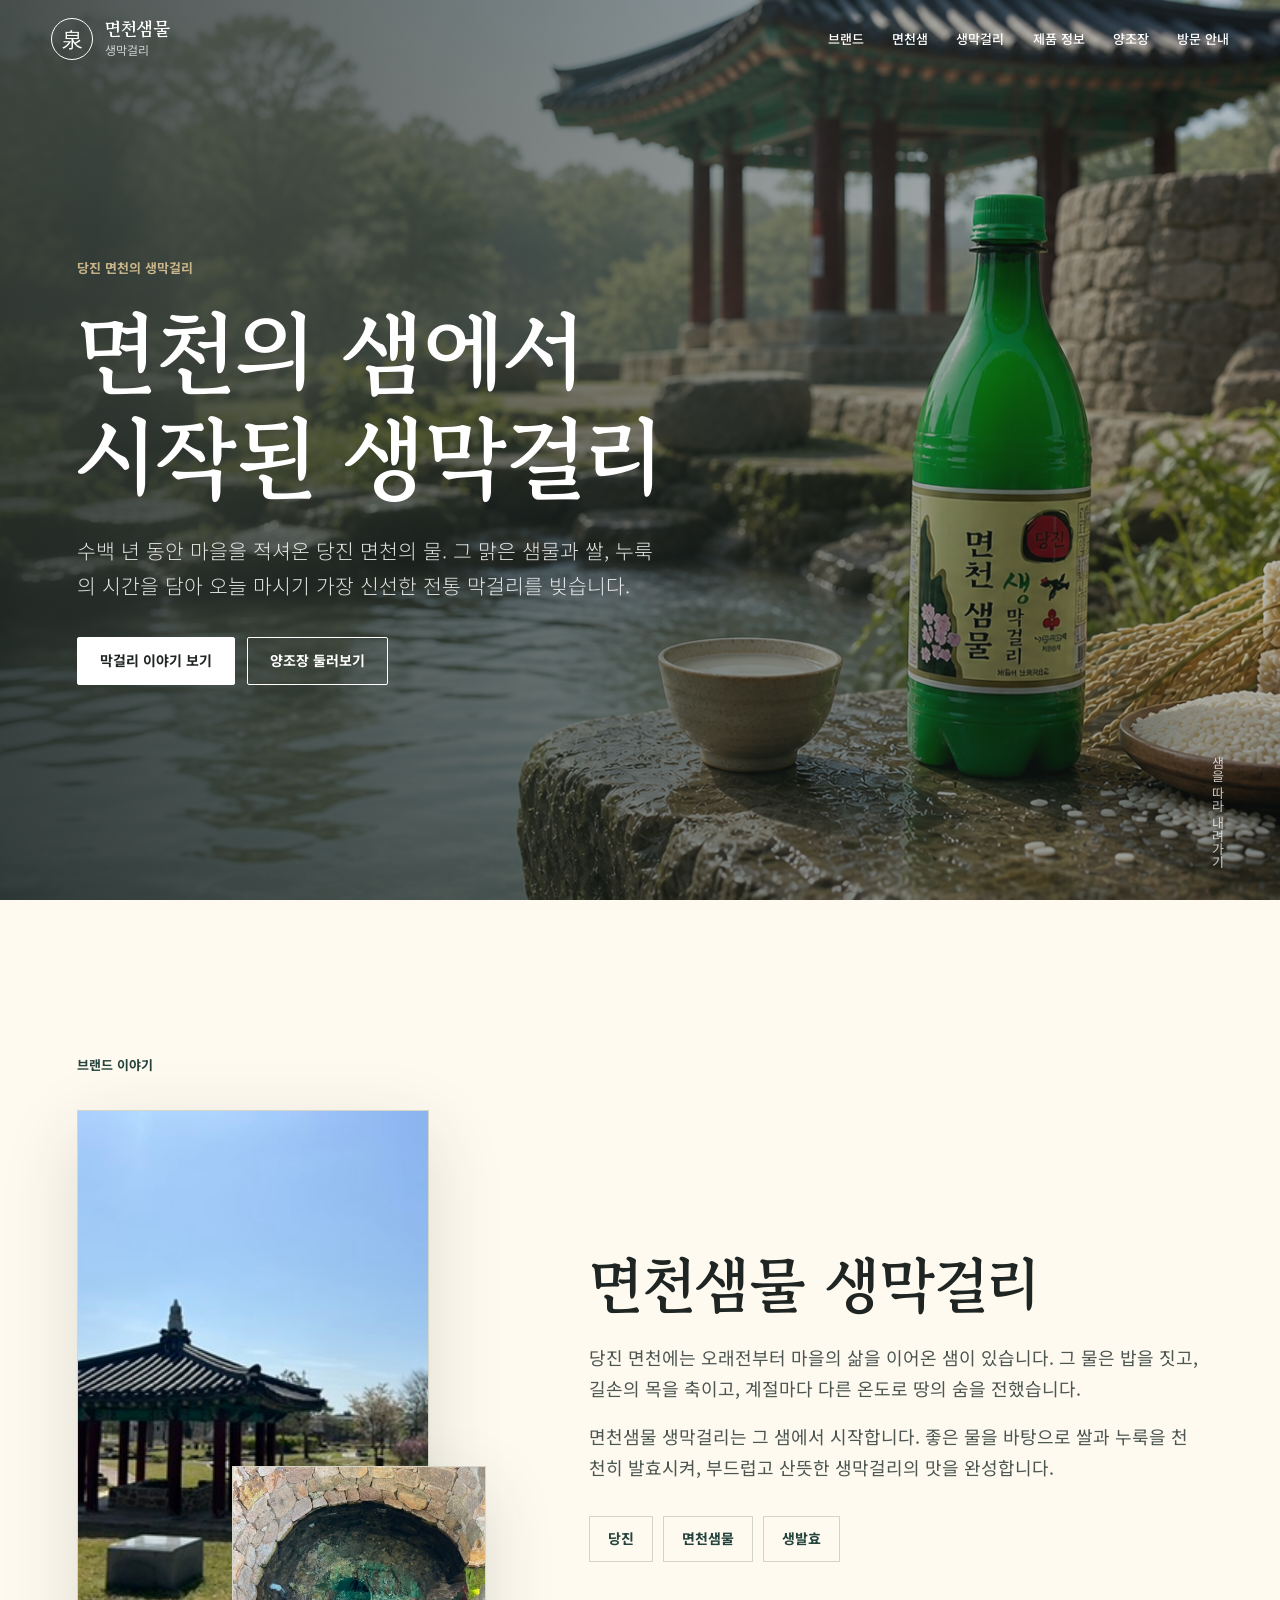
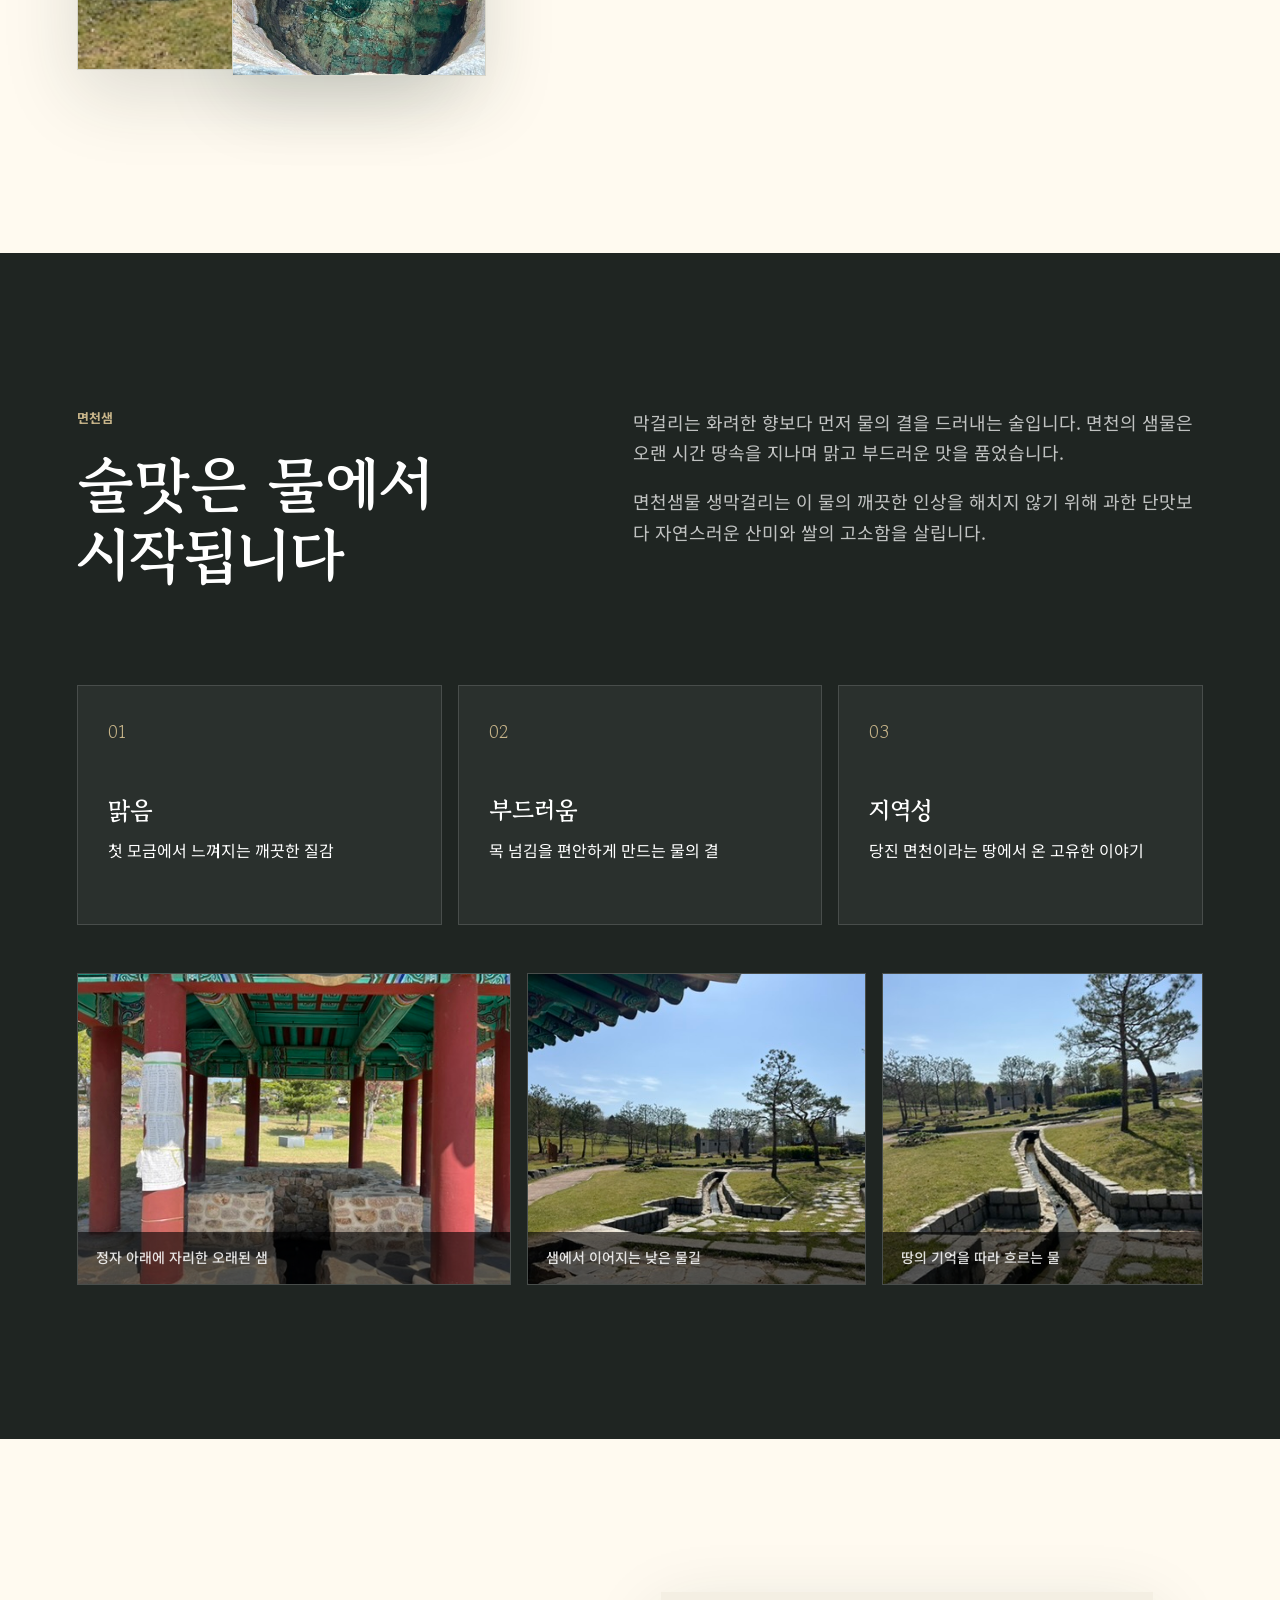
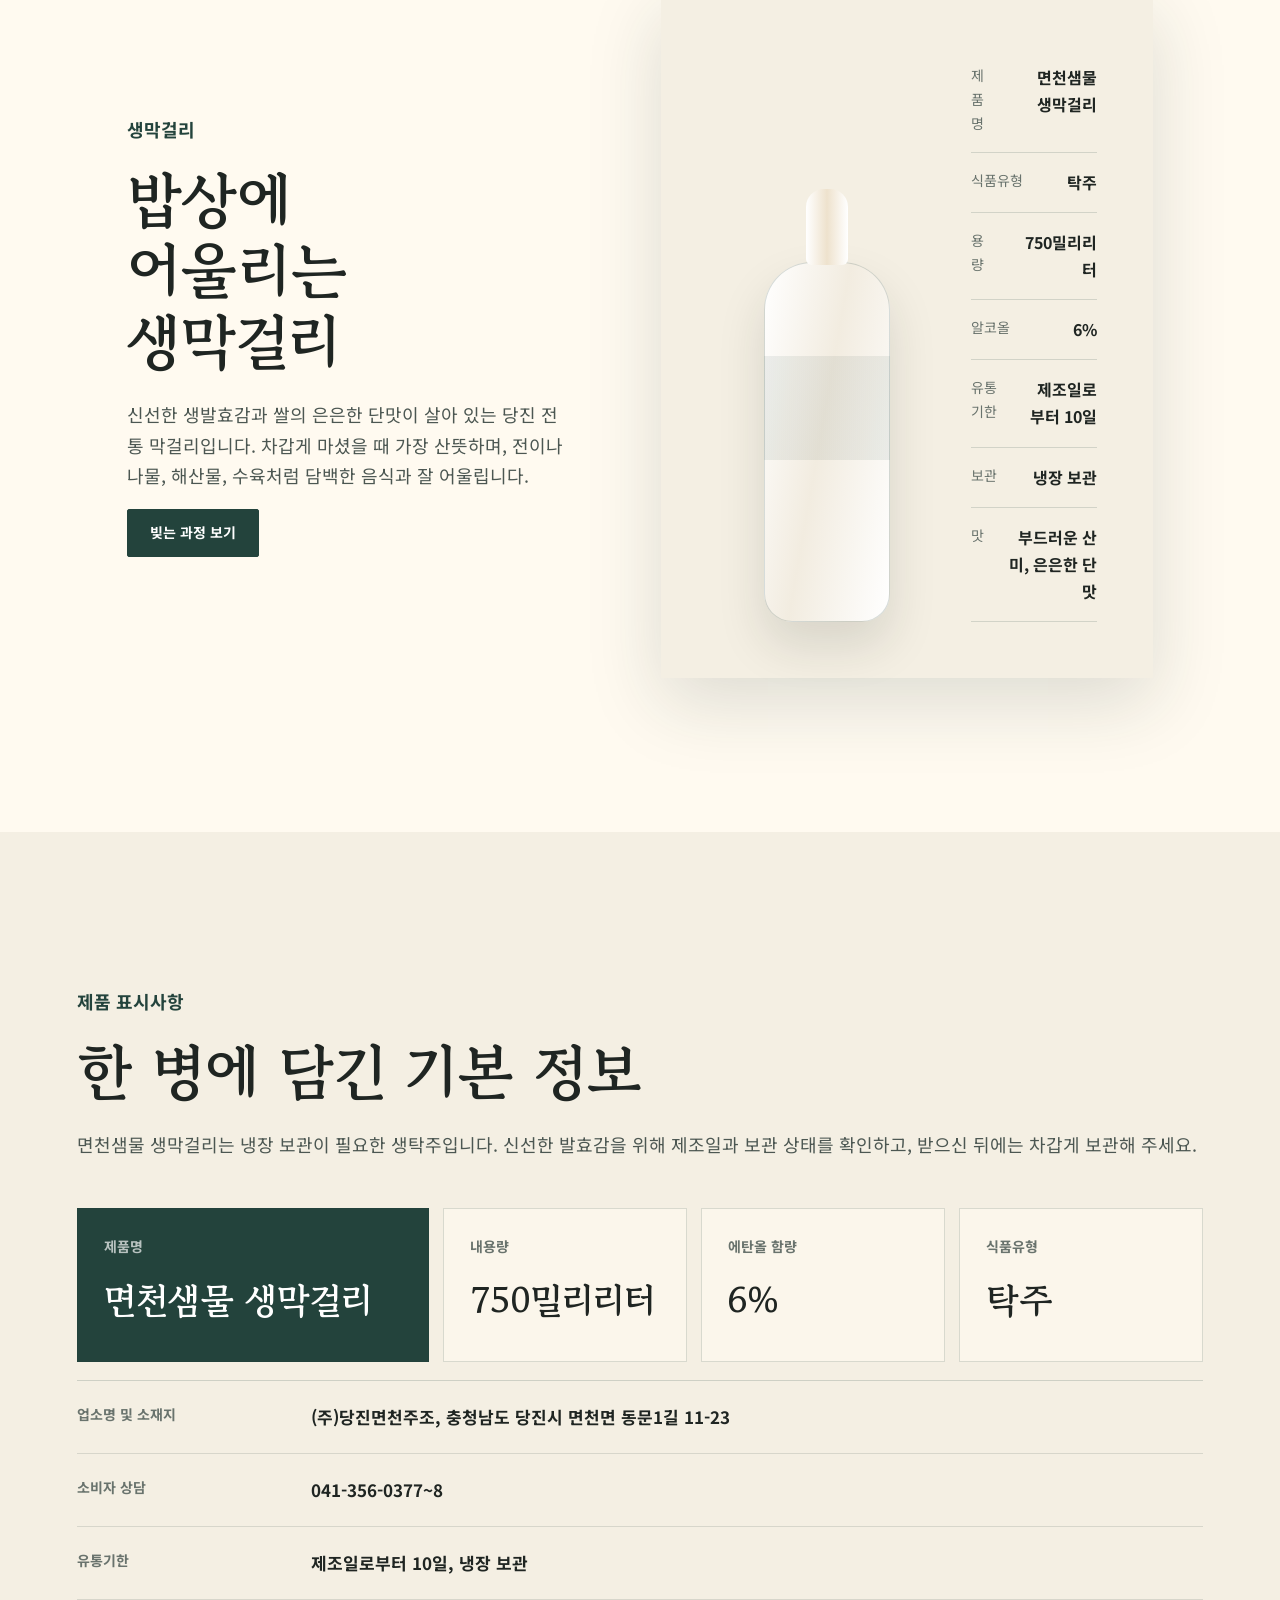
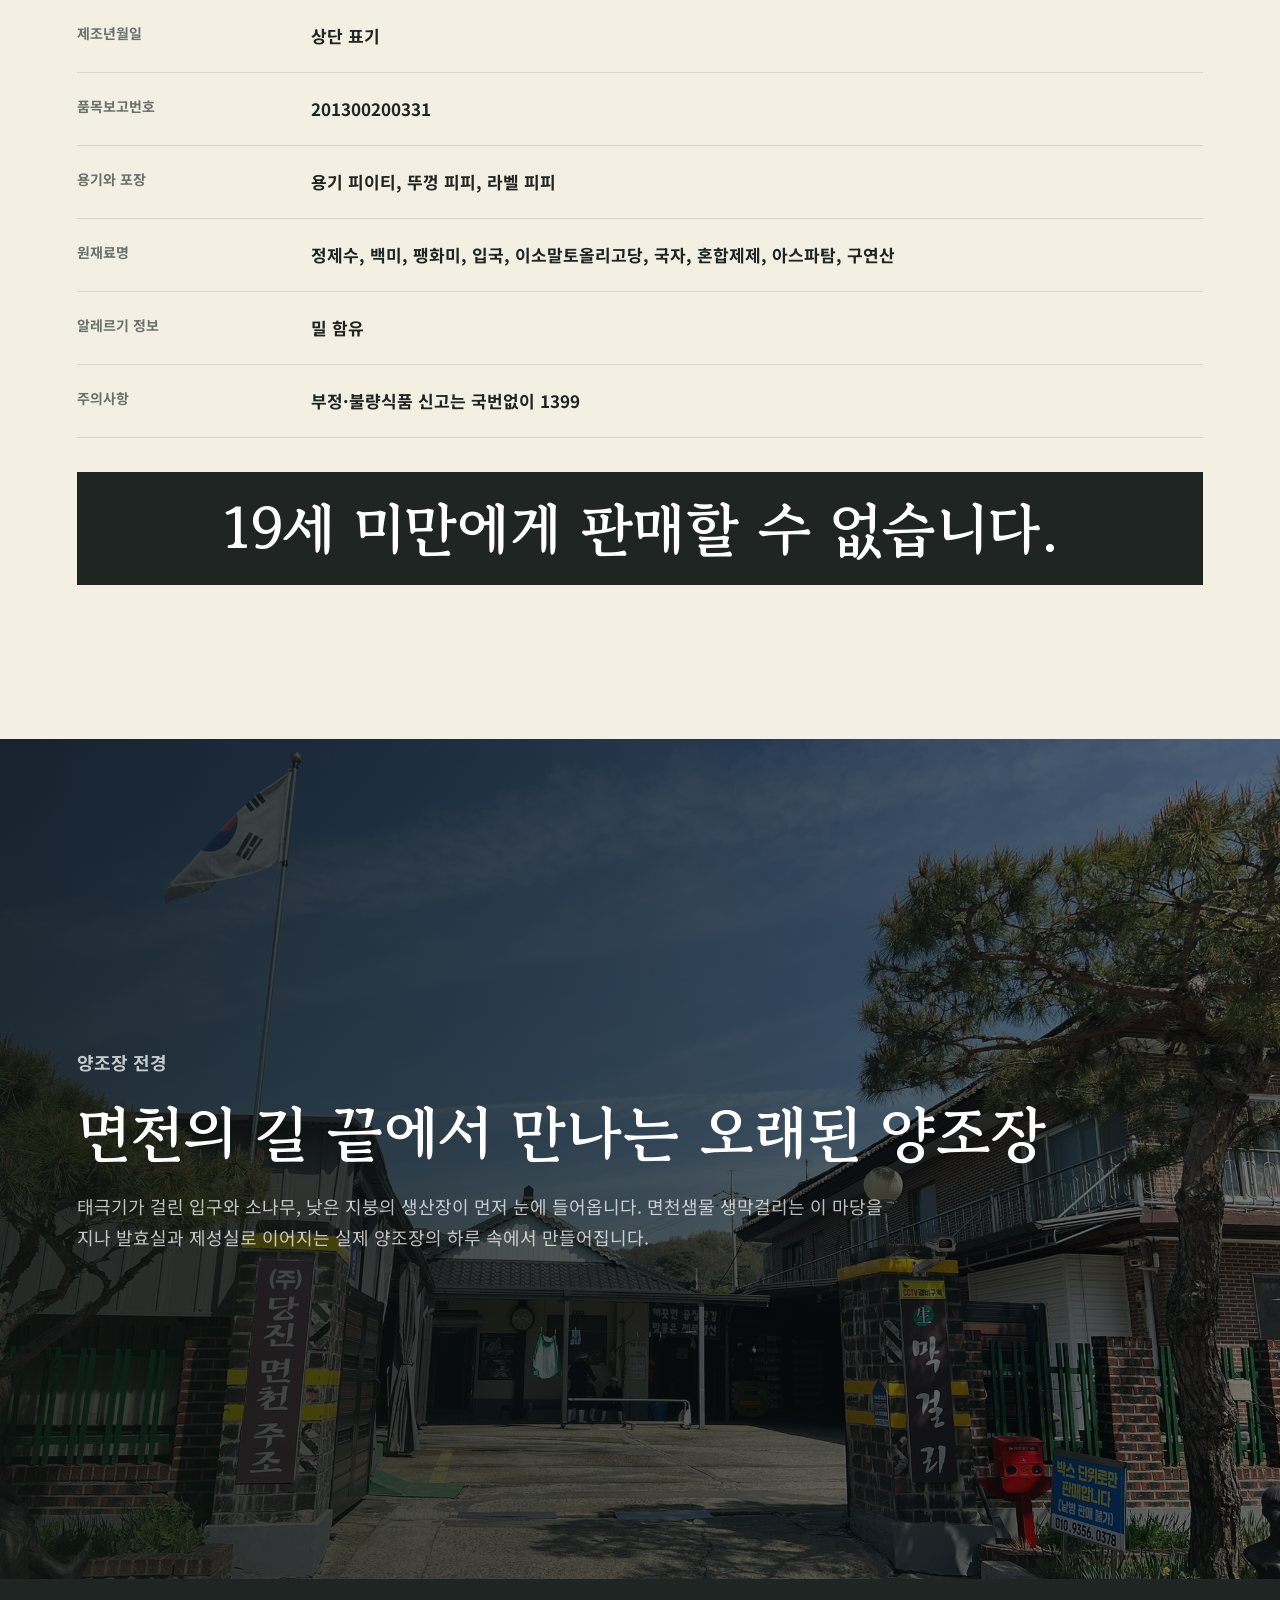
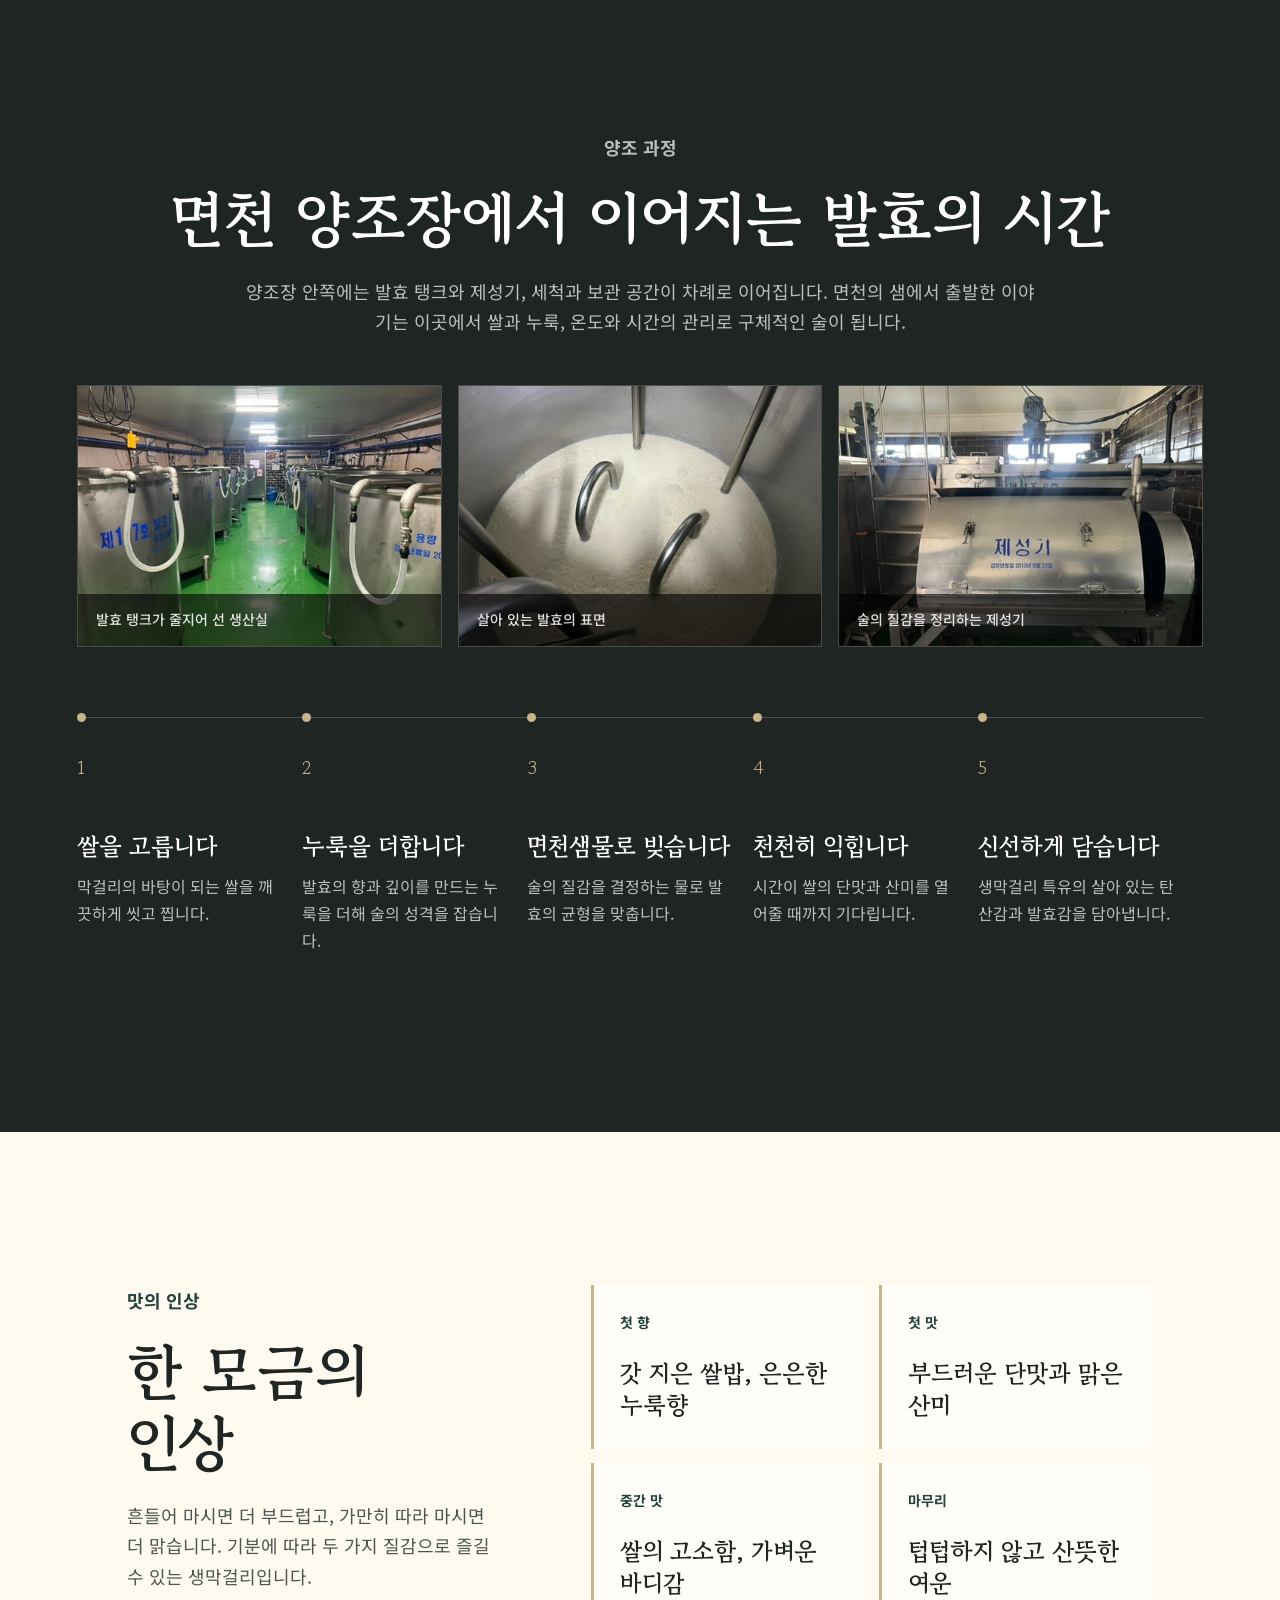
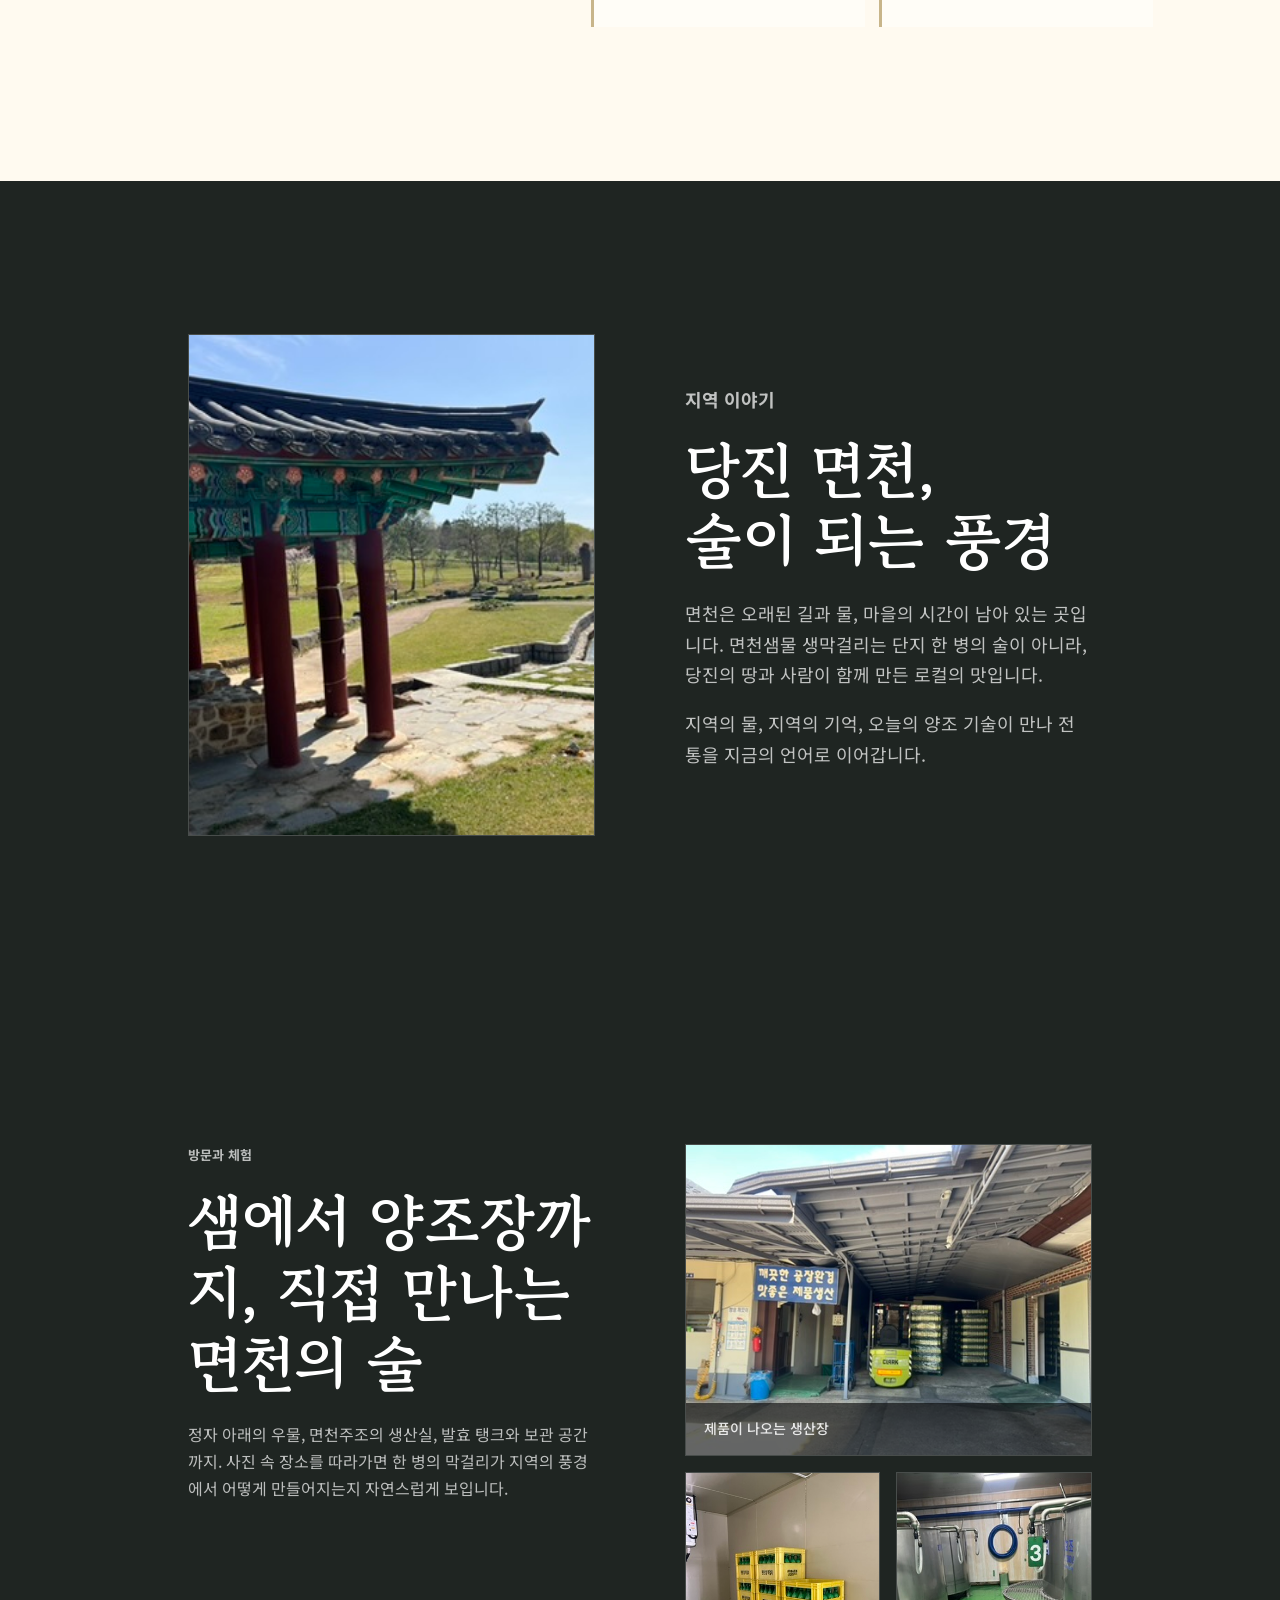
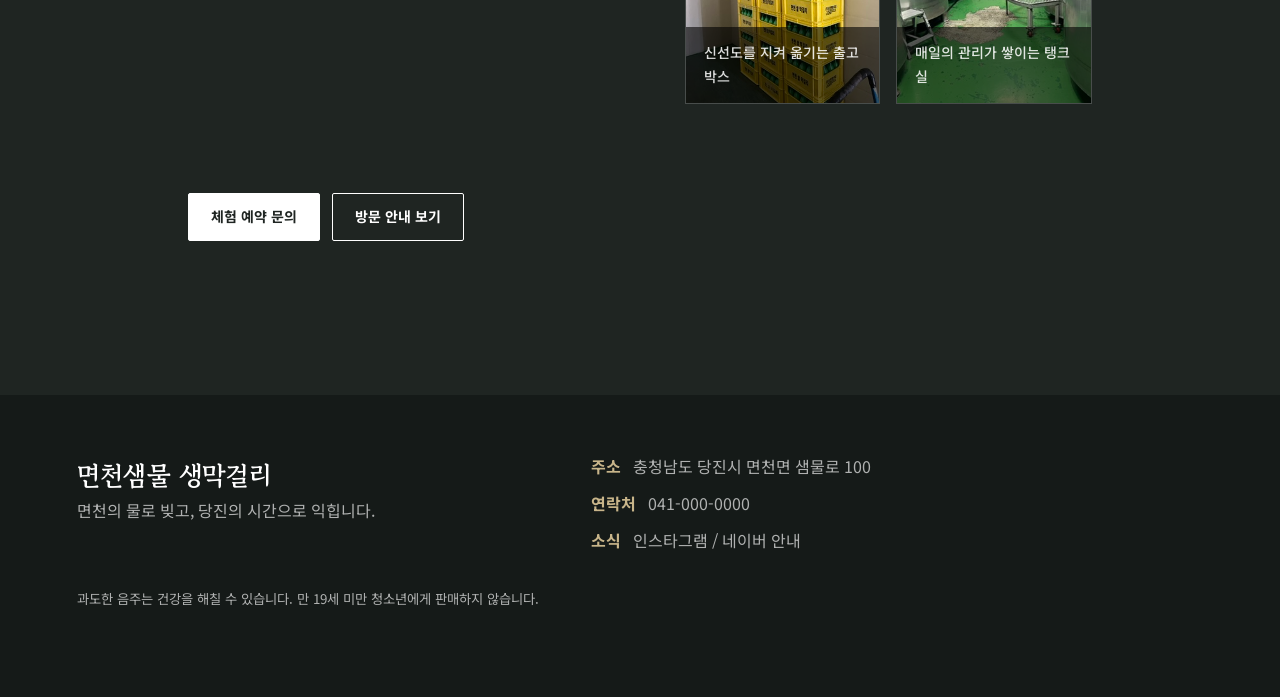
==== commit a444523f: "Add files via upload" ====
--- a/myeoncheon-site/index-v2.html
+++ b/myeoncheon-site/index-v2.html
@@ -88,11 +88,11 @@
         </div>
       </section>
 
-      <section class="spring section muted" id="spring">
+      <section class="spring section ink" id="spring">
         <div class="split-layout">
           <div>
-            <p class="eyebrow dark">면천샘</p>
-            <h2>술맛은 물에서 시작됩니다</h2>
+            <p class="eyebrow">면천샘</p>
+            <h2>술맛은 물에서 <br />시작됩니다</h2>
           </div>
           <div class="measure">
             <p>
@@ -141,7 +141,7 @@
       <section class="product section" id="makgeolli">
         <div class="product-copy">
           <p class="eyebrow dark">생막걸리</p>
-          <h2>오늘의 밥상에 어울리는 생막걸리</h2>
+          <h2>밥상에 <br />어울리는 <br />생막걸리</h2>
           <p>
             신선한 생발효감과 쌀의 은은한 단맛이 살아 있는 당진 전통 막걸리입니다. 차갑게
             마셨을 때 가장 산뜻하며, 전이나 나물, 해산물, 수육처럼 담백한 음식과 잘
@@ -165,7 +165,7 @@
         </div>
       </section>
 
-      <section class="label section muted" id="label">
+      <section class="label section" id="label">
         <div class="section-head">
           <p class="eyebrow dark">제품 표시사항</p>
           <h2>한 병에 담긴 기본 정보</h2>
@@ -280,7 +280,7 @@
       <section class="tasting section">
         <div class="tasting-copy">
           <p class="eyebrow dark">맛의 인상</p>
-          <h2>한 모금의 인상</h2>
+          <h2>한 모금의 <br />인상</h2>
           <p>
             흔들어 마시면 더 부드럽고, 가만히 따라 마시면 더 맑습니다. 기분에 따라 두 가지
             질감으로 즐길 수 있는 생막걸리입니다.
@@ -294,13 +294,13 @@
         </div>
       </section>
 
-      <section class="local section muted">
+      <section class="local section ink">
         <div class="local-photo">
           <img src="./assets/photos/pavilion-roof.jpg" alt="면천샘 정자 처마와 주변 풍경" />
         </div>
         <div class="local-copy">
-          <p class="eyebrow dark">지역 이야기</p>
-          <h2>당진 면천, 술이 되는 풍경</h2>
+          <p class="eyebrow">지역 이야기</p>
+          <h2>당진 면천, <br />술이 되는 풍경</h2>
           <p>
             면천은 오래된 길과 물, 마을의 시간이 남아 있는 곳입니다. 면천샘물 생막걸리는
             단지 한 병의 술이 아니라, 당진의 땅과 사람이 함께 만든 로컬의 맛입니다.
--- a/myeoncheon-site/styles-v2.css
+++ b/myeoncheon-site/styles-v2.css
@@ -1,5 +1,4 @@
 :root {
-  --spring: #ddebe7;
   --rice: #f4efe3;
   --ink: #1f2522;
   --nuruk: #c8b58a;
@@ -308,10 +307,6 @@
   padding: clamp(86px, 12vw, 168px) clamp(22px, 6vw, 96px);
 }
 
-.muted {
-  background: var(--spring);
-}
-
 .ink {
   background: var(--ink);
   color: var(--white);
@@ -372,12 +367,16 @@
 }
 
 .intro-copy p,
-.measure p,
 .product-copy p,
-.local-copy p,
 .tasting-copy p,
 .section-head p {
   color: #4c5752;
+  font-size: 18px;
+}
+
+.measure p,
+.local-copy p {
+  color: rgba(255, 255, 255, 0.72);
   font-size: 18px;
 }
 
@@ -408,7 +407,7 @@
 }
 
 .label {
-  background: linear-gradient(180deg, var(--spring), #eef4f0);
+  background: var(--rice);
 }
 
 .label-grid {
@@ -562,15 +561,15 @@
 .spring-cards article {
   min-height: 240px;
   padding: 30px;
-  border: 1px solid rgba(35, 67, 60, 0.16);
-  background: rgba(255, 250, 240, 0.54);
+  border: 1px solid rgba(255, 255, 255, 0.14);
+  background: rgba(255, 255, 255, 0.05);
 }
 
 .spring-cards span,
 .timeline span {
   display: inline-block;
   margin-bottom: 48px;
-  color: var(--green);
+  color: var(--nuruk);
   font-family: var(--serif);
   font-size: 18px;
 }
@@ -589,8 +588,8 @@
 .local-photo {
   position: relative;
   overflow: hidden;
-  border: 1px solid rgba(35, 67, 60, 0.14);
-  background: rgba(255, 250, 240, 0.58);
+  border: 1px solid rgba(255, 255, 255, 0.14);
+  background: rgba(255, 255, 255, 0.05);
 }
 
 .spring-gallery img {
@@ -642,7 +641,7 @@
   gap: 34px;
   align-items: end;
   padding: clamp(28px, 5vw, 56px);
-  background: var(--spring);
+  background: var(--rice);
   box-shadow: var(--shadow);
 }
 
@@ -654,7 +653,7 @@
   border-radius: 48px 48px 28px 28px;
   background:
     linear-gradient(180deg, transparent 0 26%, rgba(35, 67, 60, 0.08) 26% 55%, transparent 55%),
-    linear-gradient(100deg, #ffffff, #e7eee9 46%, #ffffff);
+    linear-gradient(100deg, #ffffff, #f2ece0 46%, #ffffff);
   box-shadow: 0 24px 48px rgba(31, 37, 34, 0.13);
 }
 
@@ -664,7 +663,7 @@
   height: 76px;
   margin: -74px auto 0;
   border-radius: 18px 18px 6px 6px;
-  background: linear-gradient(90deg, #ffffff, #dfe9e5, #ffffff);
+  background: linear-gradient(90deg, #ffffff, #eee2cd, #ffffff);
   content: "";
 }
 
@@ -717,11 +716,6 @@
   margin: 0 auto 70px;
   grid-template-columns: repeat(3, 1fr);
   gap: 16px;
-}
-
-.brewery-gallery figure {
-  border-color: rgba(255, 255, 255, 0.16);
-  background: rgba(255, 255, 255, 0.05);
 }
 
 .brewery-gallery img {
@@ -810,10 +804,12 @@
 
 .local-photo {
   grid-column: 2;
+  min-width: 0;
 }
 
 .local-copy {
   grid-column: 3;
+  min-width: 0;
 }
 
 .local-photo img {
@@ -830,10 +826,12 @@
 
 .experience-copy {
   grid-column: 2;
+  min-width: 0;
 }
 
 .visit-gallery {
   grid-column: 3;
+  min-width: 0;
 }
 
 .experience-copy h2 {
@@ -920,16 +918,11 @@
 
   .spring-cards,
   .spring-gallery,
-  .brewery-gallery,
   .label-grid {
     grid-template-columns: repeat(2, 1fr);
   }
 
   .label-card.highlight {
-    grid-column: 1 / -1;
-  }
-
-  .brewery-gallery .featured {
     grid-column: 1 / -1;
   }
 
